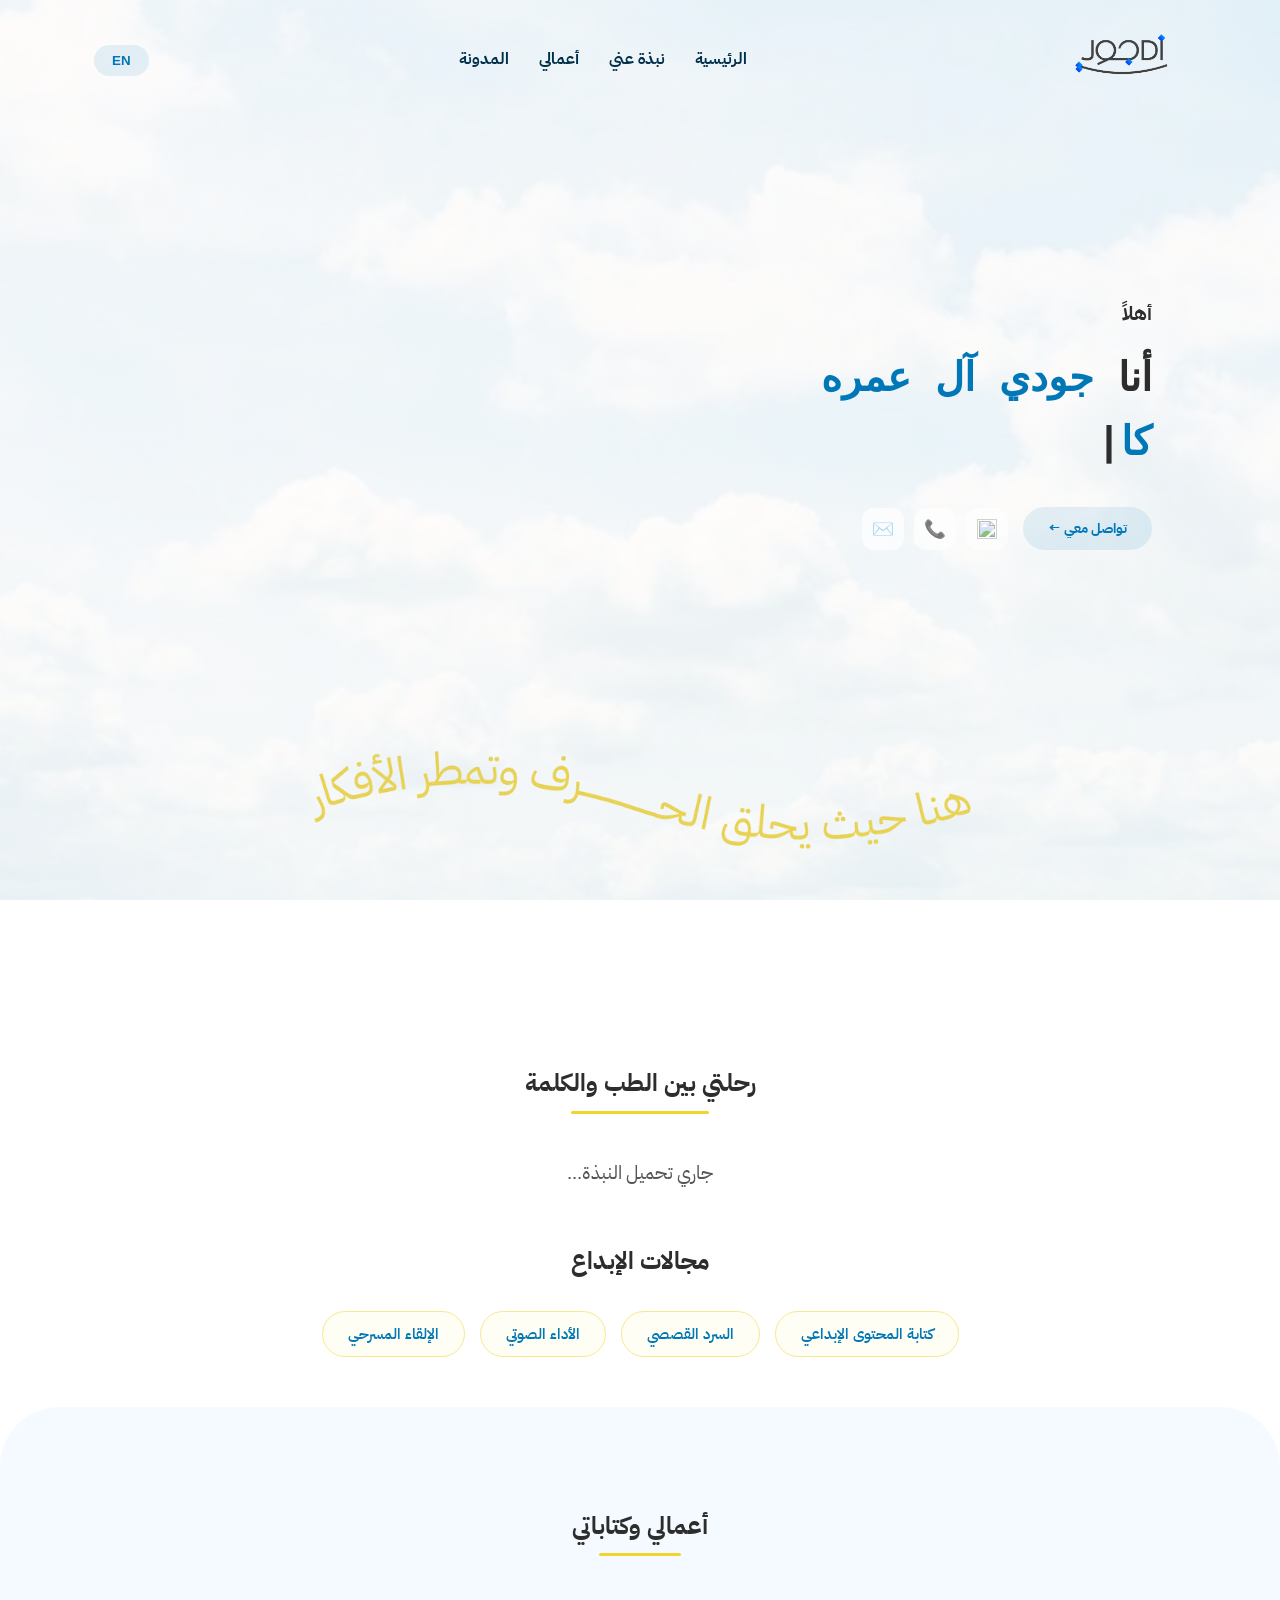
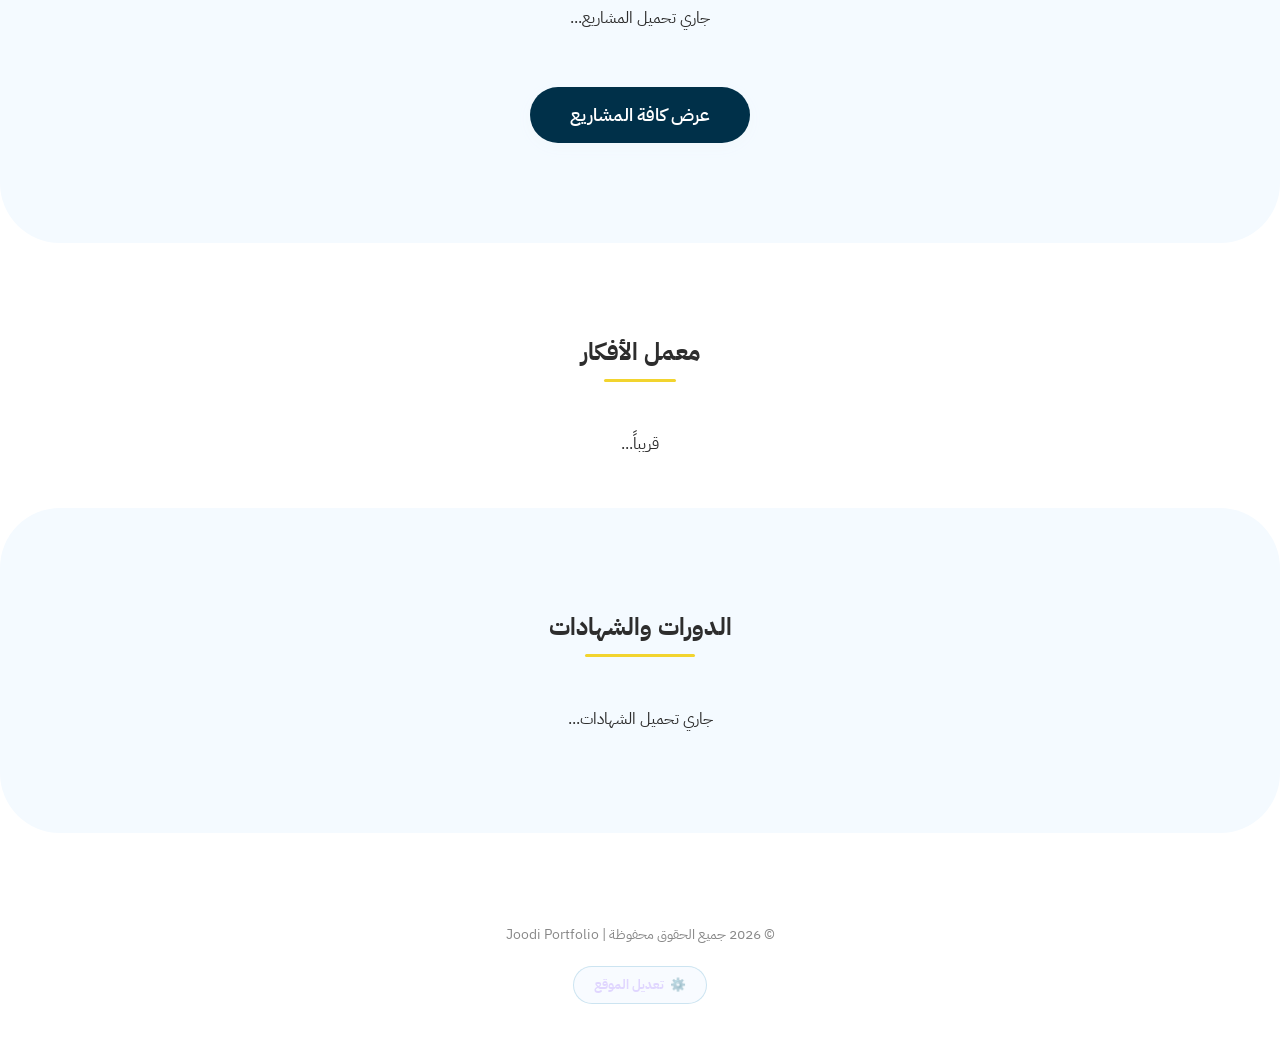
==== index.html @ 2d780b25 "Update print statement from 'Hello' to 'Goodbye'" ====
<!DOCTYPE html>
<html lang="ar" dir="rtl" id="html-root">

<head>
    <meta charset="UTF-8">
    <meta name="viewport" content="width=device-width, initial-scale=1.0">
    <title>جودي آل عمره</title>
    <link rel="stylesheet" href="style.css">
    <link href="https://fonts.googleapis.com/css2?family=IBM+Plex+Sans+Arabic:wght@300;400;500;700&display=swap"
        rel="stylesheet">
    <style>
        .admin-link {
            font-size: .8rem;
            color: #cdbcff;
            text-decoration: none;
            opacity: .6;
            transition: .3s;
        }

        .admin-link:hover {
            opacity: 1;
            text-decoration: underline;
        }

        .lang-toggle {
            background: #c9e2ff;
            border: none;
            padding: 6px 16px;
            border-radius: 50px;
            font-weight: 700;
            font-size: .85rem;
            cursor: pointer;
            color: #5a4a8a;
            letter-spacing: 1px;
            transition: .3s;
            font-family: inherit;
        }

        .lang-toggle:hover {
            background: #a8d1ff;
            color: white;
        }
        <style>
/* كود الطوارئ لإجبار الجوال على ترتيب النص والأزرار */
@media (max-width: 768px) {
    /* 1. إعطاء مساحة كاملة لقسم النص */
    .hero-section {
        flex-direction: column !important;
        padding: 120px 20px 50px 20px !important;
        display: flex !important;
    }
    
    .hero-content {
        width: 100% !important;
        flex: none !important;
        text-align: center !important;
    }
    
    /* إخفاء المساحة الجانبية اللي كانت تضغط النص بالزاوية */
    .hero-sidebar {
        display: none !important;
    }

    /* 2. ترتيب النص وإصلاح تكسر الحروف */
    .typewriter-container, #typewriter, #im-text {
        font-size: 1.8rem !important;
        white-space: normal !important;
        word-break: keep-all !important;
        line-height: 1.6 !important;
        text-align: center !important;
        display: block !important;
    }

    /* 3. ترتيب الأزرار وتوسيطها */
    .contact-wrapper {
        align-items: center !important;
        justify-content: center !important;
        width: 100% !important;
        margin-top: 40px !important;
    }
    
    .contact-wrapper > div {
        justify-content: center !important;
    }
}
</style>
    </style>
</head>

<body>

    <header class="main-header">
        <div class="logo-area">
            <a href="index.html">
                <img src="image/Joodis_logo-removebg-preview.png" alt="Joodi" class="header-logo" id="main-logo">
            </a>
        </div>

        <nav class="nav-links">
            <a href="index.html#html-root" data-ar="الرئيسية" data-en="Home">الرئيسية</a>
            <a href="#about-me" id="nav-about" data-ar="نبذة عني" data-en="About me">نبذة عني</a>
            <a href="project.html" id="nav-port" data-ar="أعمالي" data-en="Portfolio">أعمالي</a>
            <a href="blog.html" id="nav-blog" data-ar="المدونة" data-en="Blog">المدونة</a>
        </nav>

        <div class="header-actions">
            <button id="lang-btn" class="btn-lang" onclick="toggleLanguage()">EN</button>
        </div>
    </header>

    <main>
        <section class="hero-section">
            <div class="hero-content">
                <h3 class="greeting" data-ar="أهلاً" data-en="Hello">أهلاً</h3>
                <h1 class="typewriter-container">
                    <span id="im-text" data-ar="أنا " data-en="I'm ">أنا </span>
                    <span id="typewriter"></span><span class="cursor">|</span>
                </h1>

                <div class="contact-wrapper" style="display: flex; flex-direction: column; gap: 20px; align-items: flex-start; margin-top: 30px;">
                    
                    <div style="display: flex; gap: 15px; align-items: center; flex-wrap: wrap;">
                        
                        <a href="#contact" class="get-in-touch-btn" data-ar="تواصل معي ←" data-en="Get in Touch →" style="margin: 0;">تواصل معي ←</a>
                        
                        <div class="social-mini-icons" style="display: flex; gap: 10px; margin: 0;">
                            <a href="#" id="contact-linkedin-link" class="icon-square-box" title="LinkedIn" target="_blank">
                                <img src="https://cdn-icons-png.flaticon.com/512/174/174857.png" style="width:20px; height:20px;">
                            </a>
                            <a href="#" id="contact-phone-link" class="icon-square-box" title="Phone">📞</a>
                            <a href="#" id="contact-email-link" class="icon-square-box" title="Email">✉️</a>
                        </div>
                    </div>
                    
                    <a href="#" id="header-cv-btn" data-ar="عرض CV 📄" data-en="View CV 📄" style="display: none; border: 2px solid #003049; color: #003049; background: transparent; padding: 8px 35px; border-radius: 50px; font-weight: 700; text-decoration: none; transition: 0.3s; font-size: 0.95rem; width: fit-content;" target="_blank" onmouseover="this.style.background='#003049'; this.style.color='#fff';" onmouseout="this.style.background='transparent'; this.style.color='#003049';">عرض CV 📄</a>

                </div>
            </div>
            <div class="hero-sidebar"></div>
        </section>

        <section id="image" class="image-section">
            <div class="image-container"><img src="image/نص ذهبي.png" alt="Hero Image"></div>
        </section>

        <section class="about-me curve-filler" id="about-me" style="background: #ffffff;">
            <div class="about-container">
                <div class="about-content">
                    <h2 class="section-title" id="title-about" data-ar="رحلتي بين الطب والكلمة"
                        data-en="Where Medicine Meets Words">رحلتي بين الطب والكلمة</h2>
                    <p class="about-text" id="about-p1">جاري تحميل النبذة...</p>
                    <p class="about-text" id="about-p2"></p>
                </div>
            </div>

            <h2 class="skills-title" id="title-skills" data-ar="مجالات الإبداع" data-en="Areas of Creativity">مجالات
                الإبداع</h2>
            <div class="skills-container">
                <span class="skill-pill creative" data-ar="كتابة المحتوى الإبداعي"
                    data-en="Creative Content Writing">كتابة المحتوى الإبداعي</span>
                <span class="skill-pill storytelling" data-ar="السرد القصصي" data-en="Narrative Storytelling">السرد
                    القصصي</span>
                <span class="skill-pill voice" data-ar="الأداء الصوتي" data-en="Professional Voice Performance">الأداء
                    الصوتي</span>
                <span class="skill-pill theater" data-ar="الإلقاء المسرحي" data-en="Theatrical Presentation">الإلقاء
                    المسرحي</span>
            </div>
        </section>

        <section class="experience curve-blob">
            <h2 class="section-title" id="title-port" data-ar="أعمالي وكتاباتي" data-en="My Works & Writings">أعمالي
                وكتاباتي</h2>
            <div class="exp-grid" id="featured-projects-container">جاري تحميل المشاريع...</div>

            <div class="view-more-container" style="margin-top: 30px;">
                <a href="project.html" class="cta-button" data-ar="عرض كافة المشاريع" data-en="View All Projects">عرض
                    كافة المشاريع</a>
            </div>
        </section>

        <section class="experience curve-filler" id="blog-section">
            <div class="container" style="text-align: center;">
                <h2 class="section-title" id="title-blog" data-ar=" معمل الأفكار" data-en="Ideas Lab"> معمل الأفكار</h2>
                <div class="exp-grid" id="blog-container">جاري تحميل المدونة...</div>
            </div>
        </section>

        <section class="experience curve-blob">
            <div class="container">
                <h2 class="section-title" id="title-certs" data-ar="الدورات والشهادات"
                    data-en="Certifications & Courses">الدورات والشهادات</h2>
                <div class="certs-grid" id="certs-container">جاري تحميل الشهادات...</div>
            </div>
        </section>

    </main>

    <footer class="footer curve-filler">
        <div class="footer-container">
            <p>© 2026 جميع الحقوق محفوظة | Joodi Portfolio</p>
        </div>
        <div style="margin-top:20px;"><a href="admin.html" class="admin-link">⚙️ <span data-ar="تعديل الموقع"
                    data-en="Site Settings">تعديل الموقع</span></a></div>
    </footer>

    <div class="modal-overlay" id="postViewModal"
        style="display:none; position:fixed; inset:0; background:rgba(0,48,73,0.8); backdrop-filter:blur(5px); z-index:9999; align-items:center; justify-content:center; padding:1rem;">
        <div class="post-view-modal"
            style="background:#fff; border-radius:24px; width:100%; max-width:800px; max-height:90vh; overflow-y:auto; position:relative; box-shadow:0 20px 40px rgba(0,0,0,0.2);">
            <button onclick="closeArticle()"
                style="position:sticky; top:0; background:rgba(255,255,255,0.95); border:none; padding:1.2rem 2rem; font-size:1rem; font-weight:700; color:#ff4d4d; cursor:pointer; width:100%; text-align:start; border-bottom:1px solid #eee; z-index:10;">✕
                إغلاق المقال</button>
            <article id="articleContent" style="padding:3rem 4rem; font-size:1.1rem; line-height:2.2; color:#444;">
            </article>
        </div>
    </div>

    <script>
        const FIREBASE_URL = 'https://joodisite-default-rtdb.firebaseio.com';
        let currentLang = localStorage.getItem('joodi_lang') || 'ar';
        window.siteData = { profile: null, projects: null, certs: null, blog: null };

        async function fetchSiteData() {
            try {
                const res = await fetch(`${FIREBASE_URL}/.json`);
                window.siteData = await res.json();
                renderDynamicContent();
            } catch (e) { console.error("Error fetching data:", e); }
        }

        function renderDynamicContent() {
            const data = window.siteData;
            if (!data) return;
            const isEn = (currentLang === 'en');

            if (data.profile) {
                const mainLogo = document.getElementById('main-logo');
                if (mainLogo && data.profile.logo) mainLogo.src = data.profile.logo;

                const phoneLink = document.getElementById('contact-phone-link');
                if (phoneLink && data.profile.phone) {
                    let cleanPhone = data.profile.phone.replace(/[^0-9]/g, '');
                    if (cleanPhone.startsWith('0')) cleanPhone = '966' + cleanPhone.substring(1);
                    phoneLink.href = `https://wa.me/${cleanPhone}`;
                    phoneLink.target = "_blank";
                }

                const emailLink = document.getElementById('contact-email-link');
                if (emailLink && data.profile.email) {
                    emailLink.href = `mailto:${data.profile.email}`;
                    emailLink.target = "_blank";
                }

                const linkedinLink = document.getElementById('contact-linkedin-link');
                if (linkedinLink && data.profile.linkedin) {
                    linkedinLink.href = data.profile.linkedin;
                    linkedinLink.target = "_blank";
                }

                const p1 = document.getElementById('about-p1');
                const p2 = document.getElementById('about-p2');
                if (p1) p1.innerHTML = isEn ? (data.profile.aboutP1En || '') : (data.profile.aboutP1Ar || '');
                if (p2) p2.innerHTML = isEn ? (data.profile.aboutP2En || '') : (data.profile.aboutP2Ar || '');

                const updateTitle = (id, arVal, enVal, defaultAr, defaultEn) => {
                    const el = document.getElementById(id);
                    if (el) {
                        const finalAr = arVal || defaultAr;
                        const finalEn = enVal || defaultEn;
                        el.setAttribute('data-ar', finalAr);
                        el.setAttribute('data-en', finalEn);
                        el.innerHTML = isEn ? finalEn : finalAr;
                    }
                };

                updateTitle('title-about', data.profile.titleAboutAr, data.profile.titleAboutEn, 'رحلتي بين الطب والكلمة', 'Where Medicine Meets Words');
                updateTitle('title-skills', data.profile.titleSkillsAr, data.profile.titleSkillsEn, 'مجالات الإبداع', 'Areas of Creativity');
                updateTitle('title-port', data.profile.titlePortAr, data.profile.titlePortEn, 'أعمالي وكتاباتي', 'My Works & Writings');
                updateTitle('title-blog', data.profile.titleBlogAr, data.profile.titleBlogEn, 'مدونة معمل الأفكار', 'Ideas Lab Blog');
                updateTitle('title-certs', data.profile.titleCertsAr, data.profile.titleCertsEn, 'الدورات والشهادات', 'Certifications & Courses');
            }

            if (data.projects) {
                const projectsArr = Object.values(data.projects).slice(0, 4);
                const container = document.getElementById('featured-projects-container');
                if (container) {
                    container.innerHTML = projectsArr.map(p => {
                        let images = Array.isArray(p.image) ? p.image : (p.image ? [p.image] : []);
                        let mediaHtml = images.length > 0 ? `<div class="card-img"><img src="${images[0]}"></div>` : `<div class="card-img" style="font-size:3rem; background:#f4faff;">🖼️</div>`;

                        if (images.length > 1) {
                            const slidesHtml = images.map((img, i) => `<img src="${img}" class="slide ${i === 0 ? 'active' : ''}">`).join('');
                            mediaHtml = `<div class="slider-container"><div class="slides">${slidesHtml}</div><button class="prev" onclick="moveSlide(this, -1)">&#10094;</button><button class="next" onclick="moveSlide(this, 1)">&#10095;</button></div>`;
                        }
                        return `<div class="exp-card">${mediaHtml}<h3>${isEn ? (p.titleEn || p.titleAr) : (p.titleAr || p.title)}</h3><p>${isEn ? (p.descEn || p.descAr) : (p.descAr || p.desc)}</p></div>`;
                    }).join('');
                }
            }

            if (data.blog) {
                window.allBlogPosts = Object.values(data.blog).reverse();
                const blogArr = window.allBlogPosts.slice(0, 3);
                const blogContainer = document.getElementById('blog-container');

                if (blogContainer) {
                    blogContainer.innerHTML = blogArr.map((p, index) => {
                        let coverImage = (p.image && p.image.length > 0) ? `<img src="${p.image[0]}" style="width:100%; height:220px; object-fit:cover; border-radius:15px; margin-bottom:15px;">` : `<div style="width:100%; height:220px; background:#f4faff; border-radius:15px; margin-bottom:15px; display:flex; align-items:center; justify-content:center; font-size:3rem;">📝</div>`;

                        // استدعاء اللون وتطبيقه على البطاقة
                        const postColor = p.color || 'var(--primary-blue)';

                        return `
                        <div class="exp-card" style="cursor:pointer; border-top: 5px solid ${postColor};" onclick="openArticleMain(${index})">
                            ${coverImage}
                            <h3>${isEn ? (p.titleEn || p.titleAr) : (p.titleAr || p.title)}</h3>
                            <p style="display:-webkit-box; -webkit-line-clamp:2; -webkit-box-orient:vertical; overflow:hidden;">${(isEn ? (p.descEn || p.descAr) : (p.descAr || p.desc)).replace(/[#*>-]/g, '').replace(/!\\[.*?\\]\\(.*?\\)/g, '')}</p>
                            <span style="color:${postColor}; font-weight:bold; margin-top:15px; display:block;">${isEn ? 'Read Article &rarr;' : '&larr; اقرأ المقال'}</span>
                        </div>`;
                    }).join('');

                    if (!document.getElementById('view-all-blog-btn')) {
                        blogContainer.insertAdjacentHTML('afterend', `
                            <div style="margin-top: 30px; width: 100%;">
                                <a href="blog.html" id="view-all-blog-btn" class="cta-button">${isEn ? 'View All Articles' : 'تصفح معمل الأفكار'}</a>
                            </div>
                        `);
                    }
                }
            } else {
                const blogContainer = document.getElementById('blog-container');
                if (blogContainer) blogContainer.innerHTML = 'قريباً...';
            }

            if (data.certs) {
                const certsGrid = document.getElementById('certs-container');
                if (certsGrid) {
                    certsGrid.innerHTML = Object.values(data.certs).map(c => `
                <div class="cert-item"><span class="cert-icon">${c.icon || '🎓'}</span><p>${isEn ? (c.titleEn || c.titleAr) : (c.titleAr || c.title)}</p></div>
            `).join('');
                }
            }
        }

        function parseMarkdown(text) {
            if (!text) return '';
            let html = ''; const lines = text.split('\n'); let inList = false;
            for (let i = 0; i < lines.length; i++) {
                let line = lines[i].trim();
                if (line.startsWith('## ')) { if (inList) { html += '</ul>'; inList = false; } html += `<h2 style="color:#003049; margin: 30px 0 15px; font-size: 1.6rem;">${line.slice(3)}</h2>`; continue; }
                if (line.startsWith('### ')) { if (inList) { html += '</ul>'; inList = false; } html += `<h3 style="color:#0077b6; margin: 20px 0 10px; font-size: 1.3rem;">${line.slice(4)}</h3>`; continue; }
                if (line === '---') { if (inList) { html += '</ul>'; inList = false; } html += '<hr style="border:none; border-top:2px dashed #e8e8e8; margin: 2.5rem 0;">'; continue; }
                if (line.startsWith('- ') || line.startsWith('• ')) { if (!inList) { html += '<ul style="padding-inline-start: 25px; margin-bottom: 15px; line-height: 1.9;">'; inList = true; } html += `<li style="margin-bottom: 8px;">${formatInline(line.slice(2))}</li>`; continue; }
                if (line === '') { if (inList) { html += '</ul>'; inList = false; } continue; }
                if (inList) { html += '</ul>'; inList = false; }
                html += `<p style="margin-bottom: 18px; line-height: 2;">${formatInline(line)}</p>`;
            }
            if (inList) html += '</ul>'; return html;
        }

        function formatInline(text) {
            return text.replace(/\*\*(.+?)\*\*/g, '<strong style="color:#003049;">$1</strong>')
                .replace(/!\[([^\]]*)\]\((.*?)\)/g, (match, alt, src) => `<img src="${src}" alt="${alt || 'صورة'}" style="max-width:100%; height:auto; border-radius:16px; margin: 2rem 0; box-shadow: 0 10px 30px rgba(0,0,0,0.08); display: block;">`);
        }

        function openArticleMain(index) {
            const post = window.allBlogPosts[index];
            const isEn = (currentLang === 'en');
            const title = isEn ? (post.titleEn || post.titleAr) : (post.titleAr || post.titleEn);
            const descRaw = isEn ? (post.descEn || post.descAr) : (post.descAr || post.descEn);
            const formattedDesc = parseMarkdown(descRaw);
            const postColor = post.color || '#0077b6';

            // نستخدم بيانات البروفايل الموجودة أصلاً في الكود عندك
            const authorName = isEn ? 'Joodi Alamrah' : 'جودي آل عمره';
            const authorRole = isEn ? (window.profileData?.titleAboutEn || 'Creative Content Writer') : (window.profileData?.titleAboutAr || 'كاتبة محتوى إبداعي');
            const authorImg = window.profileData?.logo || 'image/Joodis_logo-removebg-preview.png';

            document.getElementById('articleContent').innerHTML = `
        <span style="display:inline-block; padding: 5px 15px; background:${postColor}; color:#fff; border-radius:20px; font-size:0.85rem; font-weight:bold; margin-bottom:15px;">${isEn ? 'Ideas Lab' : 'معمل الأفكار'}</span>
        <h1 style="font-size:clamp(1.8rem, 4vw, 2.5rem); font-weight:800; color:#003049; margin-bottom:2rem; line-height:1.4;">${title}</h1>
        <div>${formattedDesc}</div>
        
        <div style="margin-top: 4rem; padding: 2rem; background: white; border-radius: 20px; border: 1px solid #eee; display: flex; align-items: center; gap: 1.5rem;">
            <div style="background: white; padding: 5px; border-radius: 50%; box-shadow: 0 4px 10px rgba(0,0,0,0.08); width: 70px; height: 70px; display: flex; align-items: center; justify-content: center; flex-shrink: 0;">
                <img src="${authorImg}" style="width: 100%; height: 100%; object-fit: contain; border-radius: 50%;">
            </div>
            <div>
                <h4 style="font-size: 1.1rem; color: #003049; margin: 0;">${authorName}</h4>
                <p style="font-size: 0.9rem; color: #888; margin: 5px 0 0;">${authorRole}</p>
            </div>
        </div>
    `;

            document.getElementById('postViewModal').style.display = 'flex';
            document.body.style.overflow = 'hidden';
        }

        function closeArticle() {
            document.getElementById('postViewModal').style.display = 'none';
            document.body.style.overflow = 'auto';
        }

        function applyLanguage(lang) {
            const html = document.getElementById('html-root');
            const btn = document.getElementById('lang-btn');
            if (html) {
                html.setAttribute('lang', lang);
                html.setAttribute('dir', lang === 'en' ? 'ltr' : 'rtl');
            }
            if (btn) btn.textContent = lang === 'en' ? 'عربي' : 'EN';
            document.title = lang === 'en' ? 'Joodi Al Omrah' : 'جودي آل عمره';

            document.querySelectorAll('[data-ar][data-en]').forEach(el => {
                el.innerHTML = lang === 'en' ? el.getAttribute('data-en') : el.getAttribute('data-ar');
            });

            currentLang = lang;
            localStorage.setItem('joodi_lang', lang);
            renderDynamicContent();
        }

        function toggleLanguage() { applyLanguage(currentLang === 'ar' ? 'en' : 'ar'); }

        document.addEventListener('DOMContentLoaded', () => {
            applyLanguage(currentLang);
            fetchSiteData();

            // برمجة زر عرض الـ CV في الهيدر
            fetch(`${FIREBASE_URL}/cv.json`).then(r => r.json()).then(data => {
                if (data && data.fileData) {
                    const headerCvBtn = document.getElementById('header-cv-btn');
                    if (headerCvBtn) {
                        headerCvBtn.href = data.fileData;
                        headerCvBtn.style.display = 'inline-block'; // إظهار الزر إذا كانت السيرة الذاتية موجودة
                        headerCvBtn.download = "Joodi_CV.pdf"; // تحميل كملف PDF
                    }
                }
            });
        });
    </script>
    <script src="script.js"></script>
</body>

</html>
---- style.css ----
/* 1. الإعدادات العامة والمتغيرات */
:root {
    --primary-blue: #0077b6;
    --dark-blue: #003049;
    --accent-blue: #d8eaff;
    --cloud-white: rgba(255, 255, 255, 0.85);
    --danger: #ff4d4d;
    --text-dark: #2d2d2d;
    --white: #ffffff;
    --main-font: 'IBM Plex Sans Arabic', sans-serif;

    --bg-color: #ffffff;
    --accent-purple: #d8c9ff;
    --accent-yellow: #fff2ac;
    --accent-pink: #ffe0f0;
    --accent-green: #d0f0c0;
    --secondary-blue: #90e0ef;
    --border-color: rgba(0, 119, 182, 0.1);
}

* {
    box-sizing: border-box;
    margin: 0;
    padding: 0;
}

body {
    background-color: var(--bg-color);
    color: var(--text-dark);
    font-family: var(--main-font);
    line-height: 1.6;
    overflow-x: hidden;
    padding-top: 0 !important;
    margin: 0;

}

/* 2. الهيدر العائم */
.main-header {
    position: absolute !important;
    top: 20px !important;
    left: 50% !important;
    transform: translateX(-50%) !important;
    width: 90% !important;
    max-width: 1200px;
    height: 80px;
    display: flex;
    justify-content: space-between;
    align-items: center;
    padding: 0 30px;
    background: transparent !important;
    z-index: 10000;
}

.header-logo {
    height: 50px;
    width: auto;
}

.nav-links {
    display: flex;
    gap: 30px;
}

.nav-links a {
    text-decoration: none;
    color: var(--dark-blue) !important;
    font-weight: 700;
    font-size: 1rem;
    transition: 0.3s;
}

.nav-links a:hover {
    color: var(--primary-blue) !important;
}

.header-actions {
    display: flex;
    gap: 15px;
    align-items: center;
}

.btn-contact {
    border: 2px solid #0077b6;
    color: #0077b6 !important;
    padding: 8px 20px;
    border-radius: 50px;
    font-weight: 700;
    text-decoration: none;
    font-size: 0.85rem;
    transition: 0.3s ease;
}

.btn-contact:hover {
    background: #0077b6;
    color: var(--white) !important;
}

.btn-lang {
    background: rgba(0, 119, 182, 0.1);
    color: #0077b6 !important;
    border: none;
    padding: 8px 18px;
    border-radius: 50px;
    cursor: pointer;
    font-weight: 700;
    transition: 0.3s ease;
}

.btn-lang:hover {
    background: #0077b6;
    color: var(--white) !important;
}

/* 3. قسم الهيدر الرئيسي (Hero Section) */
.hero-section {
    display: flex;
    justify-content: space-between;
    align-items: center;
    padding: 150px 10% 20px 10%;
    min-height: 80vh;
    background-image: linear-gradient(rgba(255, 255, 255, 0.75), rgba(255, 255, 255, 0.75)), url("image/غيوم2.jpg");
    background-size: cover;
    background-position: center;
    background-attachment: fixed;
    position: relative;
    z-index: 1;
    /* ليبقى تحت الأقسام التي تليه */
}

.hero-content {
    text-align: start;
    flex: 1;
}

.typewriter-container {
    font-family: 'Courier New', Courier, monospace;
    font-size: 2.5rem;
    margin: 20px 0;
}

.typewriter-container span#typewriter {
    color: #0077b6;
}

.hero-sidebar {
    flex-basis: 400px;
    display: flex;
    justify-content: center;
}

/* قسم الصورة المائلة */
.image-section {
    padding: 0 0 100px 0;
    display: flex;
    justify-content: center;
    align-items: center;
    background-image: linear-gradient(rgba(255, 255, 255, 0.75), rgba(255, 255, 255, 0.75)), url("image/غيوم2.jpg");
    background-size: cover;
    background-position: center;
    background-attachment: fixed;
    position: relative;
    z-index: 1;
}

.image-container {
    width: 100%;
    max-width: 1200px;
    text-align: center;
}

.image-container img {
    width: 60%;
    height: auto;
    display: block;
    margin: 0 auto;
}

/* ==============================================
   4. الأقواس السحرية (من فوق ومن تحت)
   السر يكمن في تداخل الطبقات (z-index)
============================================== */

/* الأقسام البارزة (اللي تبان أقواسها من فوق وتحت وتسبح فوق الأبيض) */
.curve-blob {
    background-color: #f4faff !important;
    /* لون أزرق ثلجي فاتح */
    border-radius: 60px;
    margin-top: -50px;
    /* ليركب على القسم اللي قبله */
    position: relative;
    z-index: 10;
    /* طبقة عالية ليكون فوق الأبيض من فوق ومن تحت */
    padding: 100px 5%;
    /*box-shadow: 0 10px 30px rgba(0, 119, 182, 0.04); */
    /* ظل خفيف جداً يبرز القوس */
    text-align: center;
}

/* الأقسام العميقة (تكون بيضاء وتمر من خلف الأزرق) */
.curve-filler {
    background-color: #ffffff !important;
    /* لون أبيض */
    position: relative;
    z-index: 1;
    /* طبقة منخفضة ليمر من تحت الأزرق */
    margin-top: -50px;
    padding: 140px 5% 100px 5%;
    /* مسافة بادينج إضافية لأن القوس الأزرق سيغطي جزء منها */
    text-align: center;
}

/* ============================================== */

.about-content h2 {
    margin-bottom: 30px;
    display: inline-block;
}

.about-text {
    max-width: 800px;
    margin: 0 auto;
    font-size: 1.2rem;
    color: #555;
    line-height: 2;
    text-align: center;
}

/* البطاقات (الأعمال) */
.exp-grid {
    display: flex;
    flex-wrap: wrap;
    gap: 20px;
    margin-top: 40px;
    justify-content: center;
}

/* هذا الكود يوسع المسافة الداخلية للكرت نفسه */
.exp-card {
    background: #fff;
    padding: 35px 20px;
    /* قللنا البادينج الجانبي قليلاً ليناسب العرض الجديد */
    border-radius: 20px;
    border: 1px solid #eee;
    display: flex;
    flex-direction: column;

    /* التعديلات هنا لتنحيف الكرت */
    width: calc(25% - 30px);
    min-width: 250px;
    /* صغرنا الحد الأدنى (كان 280) ليكون أنحف */
    max-width: 290px;
    /* وضعنا حد أقصى لمنعه من التمدد العريض */

    transition: transform 0.3s ease, box-shadow 0.3s ease;
}

/* هذا الكود يضبط النص ويمنعه من الالتصاق بالحواف */
.exp-card p {
    flex-grow: 1;
    font-size: 0.95rem;
    line-height: 1.8;
    /* مسافة مريحة بين السطور */
    color: #555;
    text-align: right;
    /* إزالة التمدد الإجباري للنص */
    margin: 15px 0 10px 0;
}

/* ضبط النص للغة الإنجليزية */
html[dir="ltr"] .exp-card p {
    text-align: left;
}

.exp-card:hover {
    transform: translateY(-10px);
    box-shadow: 0 10px 30px rgba(0, 0, 0, 0.05);
}

/* السلايدر داخل البطاقات */
.slider-container,
.card-img {
    position: relative;
    width: 100%;
    height: 250px;
    background-color: transparent;
    border-radius: 15px;
    margin-bottom: 20px;
    display: flex;
    align-items: center;
    justify-content: center;
    overflow: hidden;
}

.slide,
.card-img img {
    display: none;
    max-width: 100%;
    max-height: 400px;
    object-fit: cover;
    object-position: center;
    border-radius: 10px;
}

.slide.active,
.slide.show,
.card-img img {
    display: block;
    animation: fadeIn 0.5s ease;
}

@keyframes fadeIn {
    from {
        opacity: 0;
    }

    to {
        opacity: 1;
    }
}

.prev,
.next {
    position: absolute;
    top: 50%;
    transform: translateY(-50%);
    background: rgba(0, 0, 0, 0.4);
    color: white;
    border: none;
    width: 35px;
    height: 35px;
    cursor: pointer;
    border-radius: 50%;
    z-index: 10;
    font-size: 18px;
    display: flex;
    align-items: center;
    justify-content: center;
    transition: 0.3s;
}

.prev {
    left: 10px;
}

.next {
    right: 10px;
}

.prev:hover,
.next:hover {
    background: rgba(0, 0, 0, 0.6);
}

.exp-card h3 {
    margin-bottom: 10px;
}

.exp-card p {
    flex-grow: 1;
    font-size: 0.95rem;
    line-height: 1.7;
    color: #444;
    text-align: justify;
    margin: 15px 0;
}

/* الشهادات */
.certs-grid {
    display: grid;
    grid-template-columns: repeat(auto-fit, minmax(300px, 1fr));
    gap: 20px;
    margin-top: 40px;
}

.cert-item {
    background: #ffffff;
    padding: 20px;
    border-radius: 15px;
    border-right: 4px solid #f8e890;
    box-shadow: 0 4px 12px rgba(59, 59, 59, 0.05);
    display: flex;
    align-items: center;
    gap: 15px;
    transition: 0.3s;
    text-align: right;
}

.cert-item:hover {
    transform: translateX(-5px);
    box-shadow: 0 4px 12px rgba(0, 0, 0, 0.05);
}

.cert-icon {
    font-size: 1.5rem;
}

.cert-item p {
    font-size: 0.95rem;
    font-weight: 500;
    color: var(--text-dark);
    margin: 0;
}

/* الفوتر */
footer {
    padding-bottom: 40px !important;
    border-top: none;
}

.footer-container p {
    color: #888;
    font-size: 0.9rem;
}

/* الأزرار والتواصل */
.contact-wrapper {
    display: flex;
    justify-content: flex-start;
    gap: 15px;
    margin-top: 60px;
    /* تم زيادة المسافة هنا لتنزل الأزرار للأسفل */
}

.get-in-touch-btn {
    background: rgba(0, 119, 182, 0.1);
    color: #0077b6 !important;
    padding: 10px 25px;
    border-radius: 50px;
    text-decoration: none;
    font-weight: 700;
    font-size: 0.9rem;
    transition: 0.3s ease;
    white-space: nowrap;
}

.social-mini-icons {
    display: flex;
    gap: 10px;
}

.icon-square-box {
    background: white;
    width: 42px;
    height: 42px;
    display: flex;
    align-items: center;
    justify-content: center;
    border-radius: 12px;
    text-decoration: none;
    font-size: 1.1rem;
    transition: 0.3s;
}

.icon-square-box:hover {
    transform: translateY(-3px);
    background: var(--accent-blue);
}

.icon-square-box[href="#"],
.icon-square-box[href=""] {
    opacity: 0.7;
}

/* المهارات */
.skills-container {
    display: flex;
    flex-wrap: wrap;
    justify-content: center;
    gap: 15px;
    margin-top: 30px;
}

.skill-pill {
    padding: 10px 25px;
    border-radius: 50px;
    font-weight: 600;
    font-size: 0.95rem;
    transition: all 0.3s ease;
    border: 1px solid #f8e890;
    cursor: default;
}

.skill-pill:hover {
    transform: translateY(-5px);
    box-shadow: 0 5px 15px rgba(0, 0, 0, 0.08);
}

.creative {
    background-color: #fffef4;
    color: #0077b6;
}

.storytelling {
    background-color: #fffef4;
    color: #0077b6;
}

.voice {
    background-color: #fffef4;
    color: #0077b6;
}

.theater {
    background-color: #fffef4;
    color: #0077b6;
}

.skills-title {
    margin-top: 50px;
}

/* العناوين والخطوط تحتها */
.section-title {
    color: var(--text-dark);
    position: relative;
    display: inline-block;
    padding-bottom: 10px;
}

.section-title::after {
    content: '';
    display: block;
    width: 60%;
    height: 3px;
    background: #F2D42E;
    margin: 8px auto 0;
    border-radius: 5px;
}

.about-me .section-title::after {
    display: block !important;
}

/* أزرار عرض الكل */
.cta-button {
    display: inline-block;
    padding: 14px 40px;
    background-color: #003049;
    color: #ffffff !important;
    text-decoration: none;
    border-radius: 50px;
    font-weight: 600;
    font-size: 1.1rem;
    margin-top: 25px;
    transition: all 0.3s ease;
    box-shadow: 0 4px 15px #f1f8fc;
    border: none;
    cursor: pointer;
}

.cta-button:hover {
    background-color: #0077b6 !important;
    /* أزرق فاتح عند التمرير */
    transform: translateY(-3px);
}

.cta-button:active {
    transform: translateY(-1px);
}


/* تصميم زر السيرة الذاتية في الهيدر */
.btn-cv {
    background: rgba(144, 224, 239, 0.15);
    color: var(--primary-blue) !important;
    border: 2px solid var(--primary-blue);
    padding: 8px 20px;
    border-radius: 50px;
    font-weight: 700;
    text-decoration: none;
    font-size: 0.85rem;
    transition: 0.3s ease;
}

.btn-cv:hover {
    color: var(--white) !important;
    background: var(--primary-blue);
}

.admin-link {
    display: inline-flex;
    align-items: center;
    gap: 6px;
    font-size: 0.85rem;
    color: #0077b6;
    text-decoration: none;
    padding: 8px 20px;
    border: 1px solid rgba(0, 119, 182, 0.3);
    border-radius: 50px;
    background: #f4faff;
    font-weight: 700;
    transition: all 0.3s ease;
}

.admin-link:hover {
    background: #0077b6;
    color: white;
    transform: translateY(-2px);
    box-shadow: 0 5px 15px rgba(0, 119, 182, 0.2);
}


/* ================================
   إصلاحات التجاوب - شاشات الجوال (Mobile)
================================ */
@media (max-width: 768px) {

    /* 1. ترتيب الهيدر العُلوي */
    .main-header {
        position: relative !important;
        width: 100% !important;
        padding: 15px 10px !important;
        display: flex !important;
        flex-direction: row !important;
        justify-content: space-between !important;
        align-items: center !important;
    }

    .header-logo { height: 25px !important; }
    .nav-links { gap: 10px !important; font-size: 0.75rem !important; }
    .btn-cv, .btn-contact, .btn-lang { padding: 4px 8px !important; font-size: 0.75rem !important; }
    .header-actions { gap: 6px !important; }

    /* 2. إصلاح النص المكسور والأزرار المحشورة */
    .hero-section {
        flex-direction: column !important; /* تحويل العرض لعمودي عشان ياخذ راحته */
        padding: 60px 20px 40px 20px !important;
        text-align: center !important; 
        align-items: center;
    }

    .hero-content {
        width: 100% !important; /* إعطاء النص مساحة الشاشة كاملة */
        text-align: center !important;
    }

    .typewriter-container {
        font-size: 1.6rem !important; /* حجم خط ممتاز ومقروء */
        white-space: normal !important; /* يسمح للكلمات تكون جنب بعض براحتها */
        line-height: 1.6 !important;
        margin-top: 20px !important;
    }

    /* توسيط الأزرار بالقوة لكسر الكود القديم */
    .contact-wrapper {
        align-items: center !important;
        justify-content: center !important;
        width: 100% !important;
        margin-top: 30px !important;
    }

    /* 3. سكرول الأعمال الأفقي */
    #featured-projects-container {
        display: flex !important;
        flex-wrap: nowrap !important;
        overflow-x: auto !important;
        gap: 15px !important;
        scroll-snap-type: x mandatory;
        padding-bottom: 25px;
        padding-left: 10px;
        scrollbar-width: none;
    }
    
    #featured-projects-container::-webkit-scrollbar { display: none; }
    
    #featured-projects-container .exp-card {
        flex: 0 0 85% !important;
        scroll-snap-align: center;
    }
}
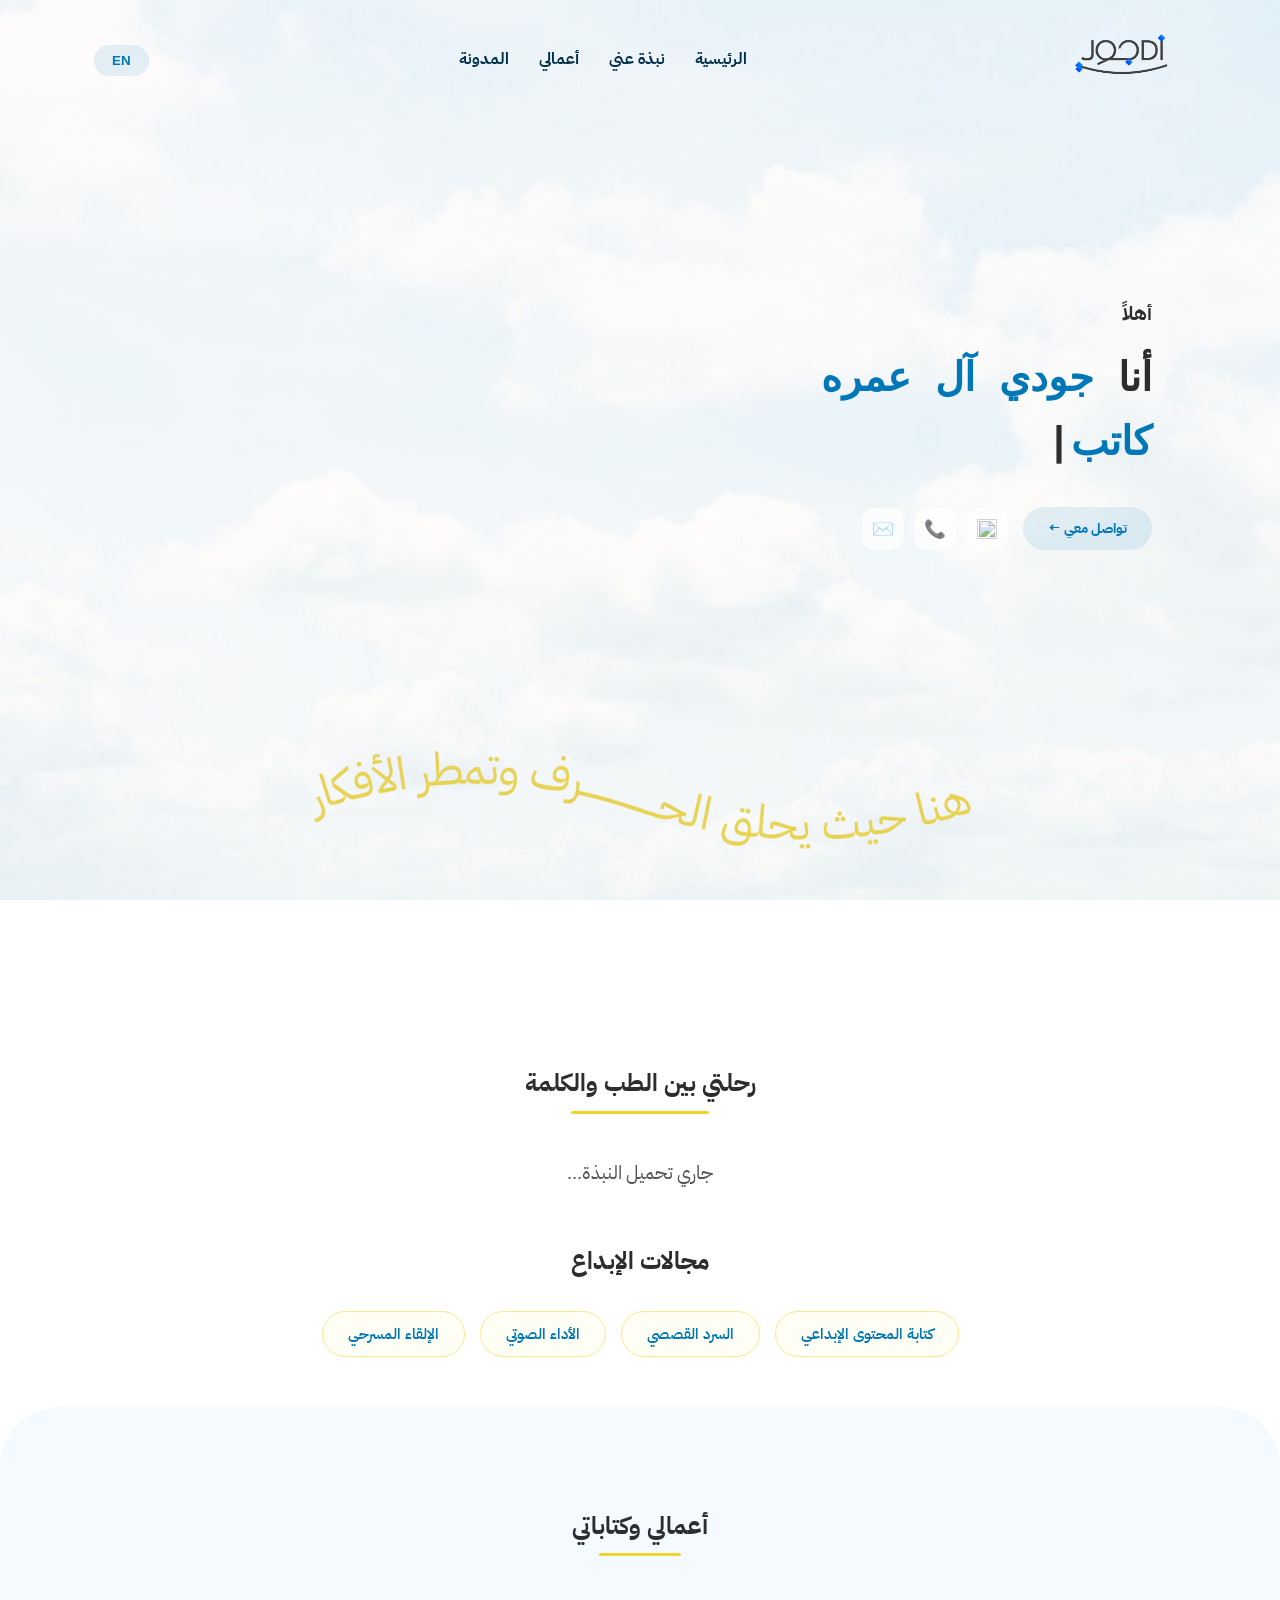
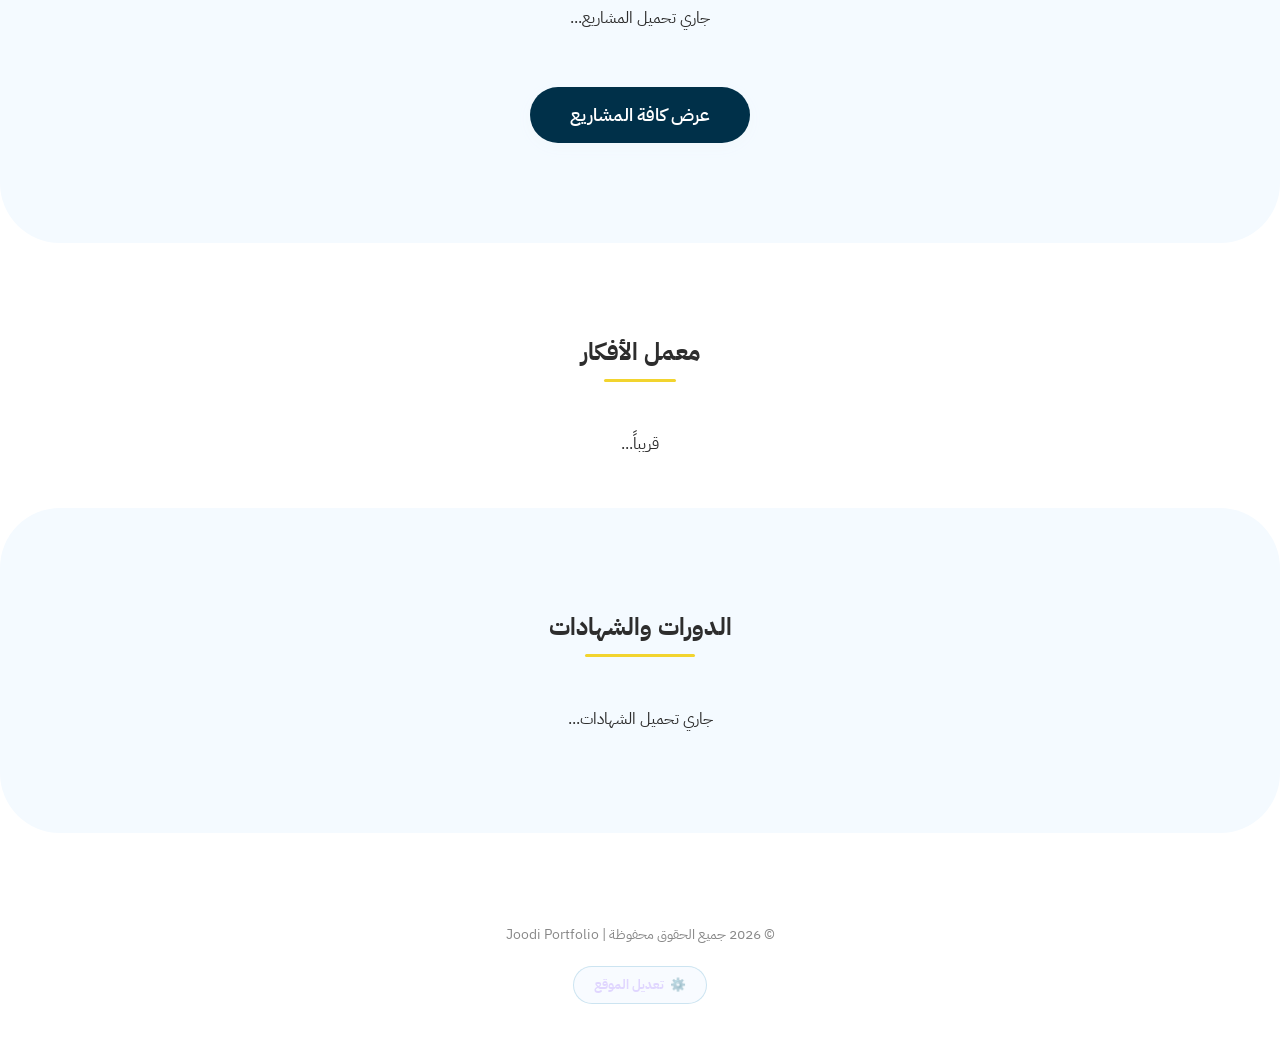
==== commit 70b631a6: "Update index.html" ====
--- a/index.html
+++ b/index.html
@@ -256,6 +256,18 @@
                     linkedinLink.href = data.profile.linkedin;
                     linkedinLink.target = "_blank";
                 }
+                const cvBtn = document.getElementById('header-cv-btn');
+    if (cvBtn) {
+        if (data.profile.cv) { 
+            // إذا وجد رابط السيرة الذاتية في Firebase تحت اسم cv
+            cvBtn.href = data.profile.cv;
+            cvBtn.style.display = 'inline-block'; // إظهار الزر
+            cvBtn.target = "_blank"; // فتح في صفحة جديدة
+        } else {
+            // إذا لم يوجد رابط، يفضل إخفاء الزر أو تعطيله
+            cvBtn.style.display = 'none';
+        }
+    }
 
                 const p1 = document.getElementById('about-p1');
                 const p2 = document.getElementById('about-p2');
@@ -424,18 +436,6 @@
         document.addEventListener('DOMContentLoaded', () => {
             applyLanguage(currentLang);
             fetchSiteData();
-
-            // برمجة زر عرض الـ CV في الهيدر
-            fetch(`${FIREBASE_URL}/cv.json`).then(r => r.json()).then(data => {
-                if (data && data.fileData) {
-                    const headerCvBtn = document.getElementById('header-cv-btn');
-                    if (headerCvBtn) {
-                        headerCvBtn.href = data.fileData;
-                        headerCvBtn.style.display = 'inline-block'; // إظهار الزر إذا كانت السيرة الذاتية موجودة
-                        headerCvBtn.download = "Joodi_CV.pdf"; // تحميل كملف PDF
-                    }
-                }
-            });
         });
     </script>
     <script src="script.js"></script>
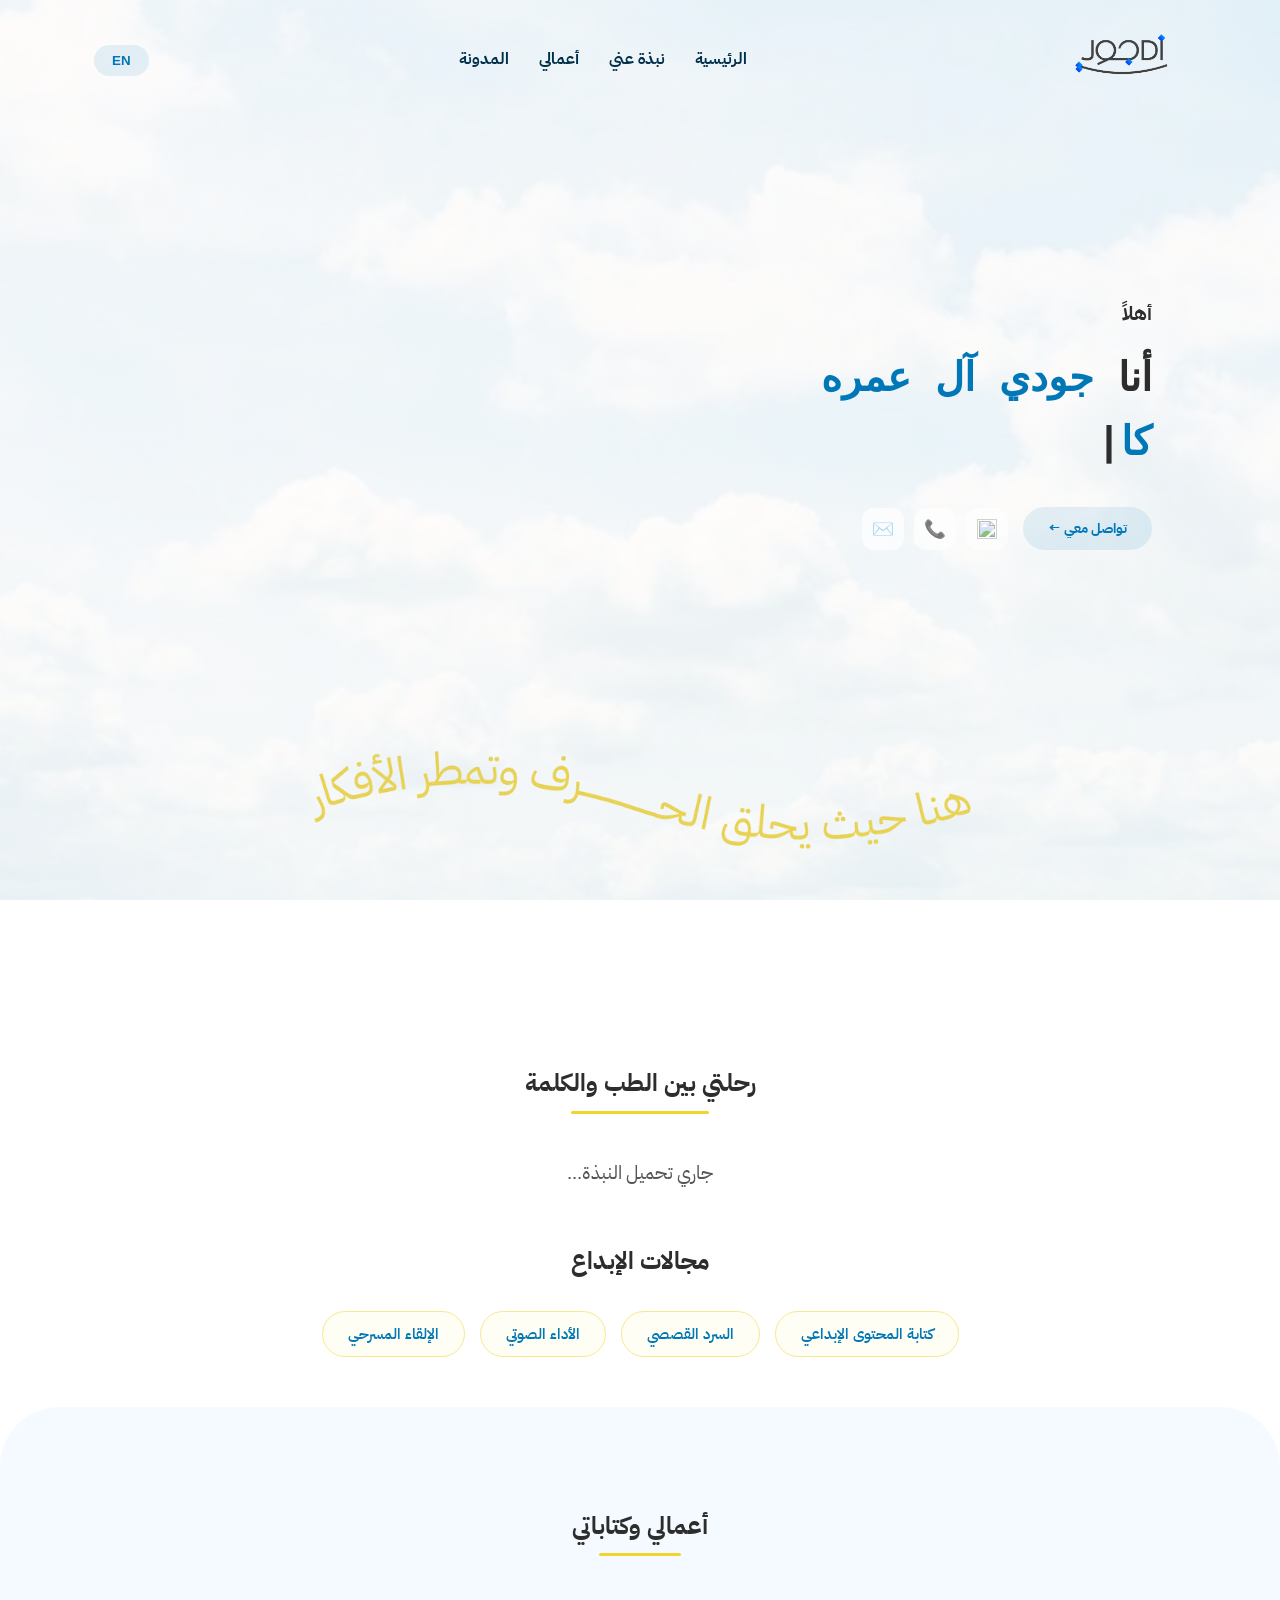
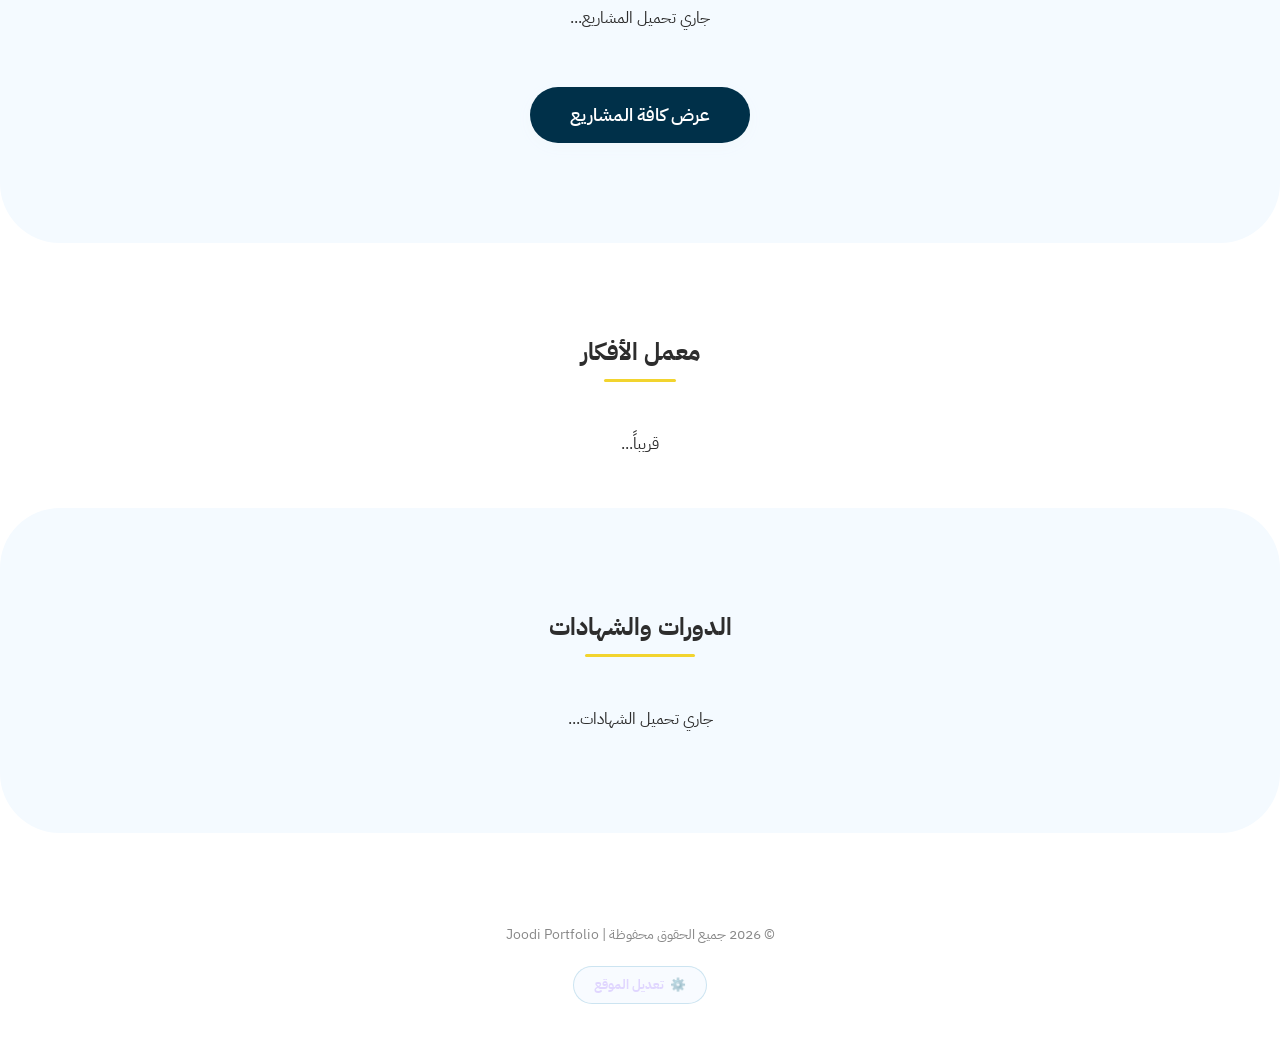
==== commit 7b6edbce: "Update print statement from 'Hello' to 'Goodbye'" ====
--- a/index.html
+++ b/index.html
@@ -256,18 +256,23 @@
                     linkedinLink.href = data.profile.linkedin;
                     linkedinLink.target = "_blank";
                 }
+
                 const cvBtn = document.getElementById('header-cv-btn');
-    if (cvBtn) {
-        if (data.profile.cv) { 
-            // إذا وجد رابط السيرة الذاتية في Firebase تحت اسم cv
-            cvBtn.href = data.profile.cv;
-            cvBtn.style.display = 'inline-block'; // إظهار الزر
-            cvBtn.target = "_blank"; // فتح في صفحة جديدة
-        } else {
-            // إذا لم يوجد رابط، يفضل إخفاء الزر أو تعطيله
-            cvBtn.style.display = 'none';
-        }
-    }
+                if (cvBtn) {
+                    // نتحقق من وجود الرابط في data.profile.cv
+                    if (data.profile && data.profile.cv) {
+                        cvBtn.href = data.profile.cv;
+                        cvBtn.style.display = 'inline-block'; // يظهر إذا وجد الرابط
+                        console.log("CV Link Found: ", data.profile.cv);
+                    } else {
+                        // إذا لم يجد الرابط، نظهره لكن نجعله يعطي تنبيه عند الضغط
+                        cvBtn.style.display = 'inline-block'; 
+                        cvBtn.onclick = (e) => {
+                            e.preventDefault();
+                            alert("سيتم إضافة السيرة الذاتية قريباً! ✨");
+                        };
+                    }
+                }
 
                 const p1 = document.getElementById('about-p1');
                 const p2 = document.getElementById('about-p2');
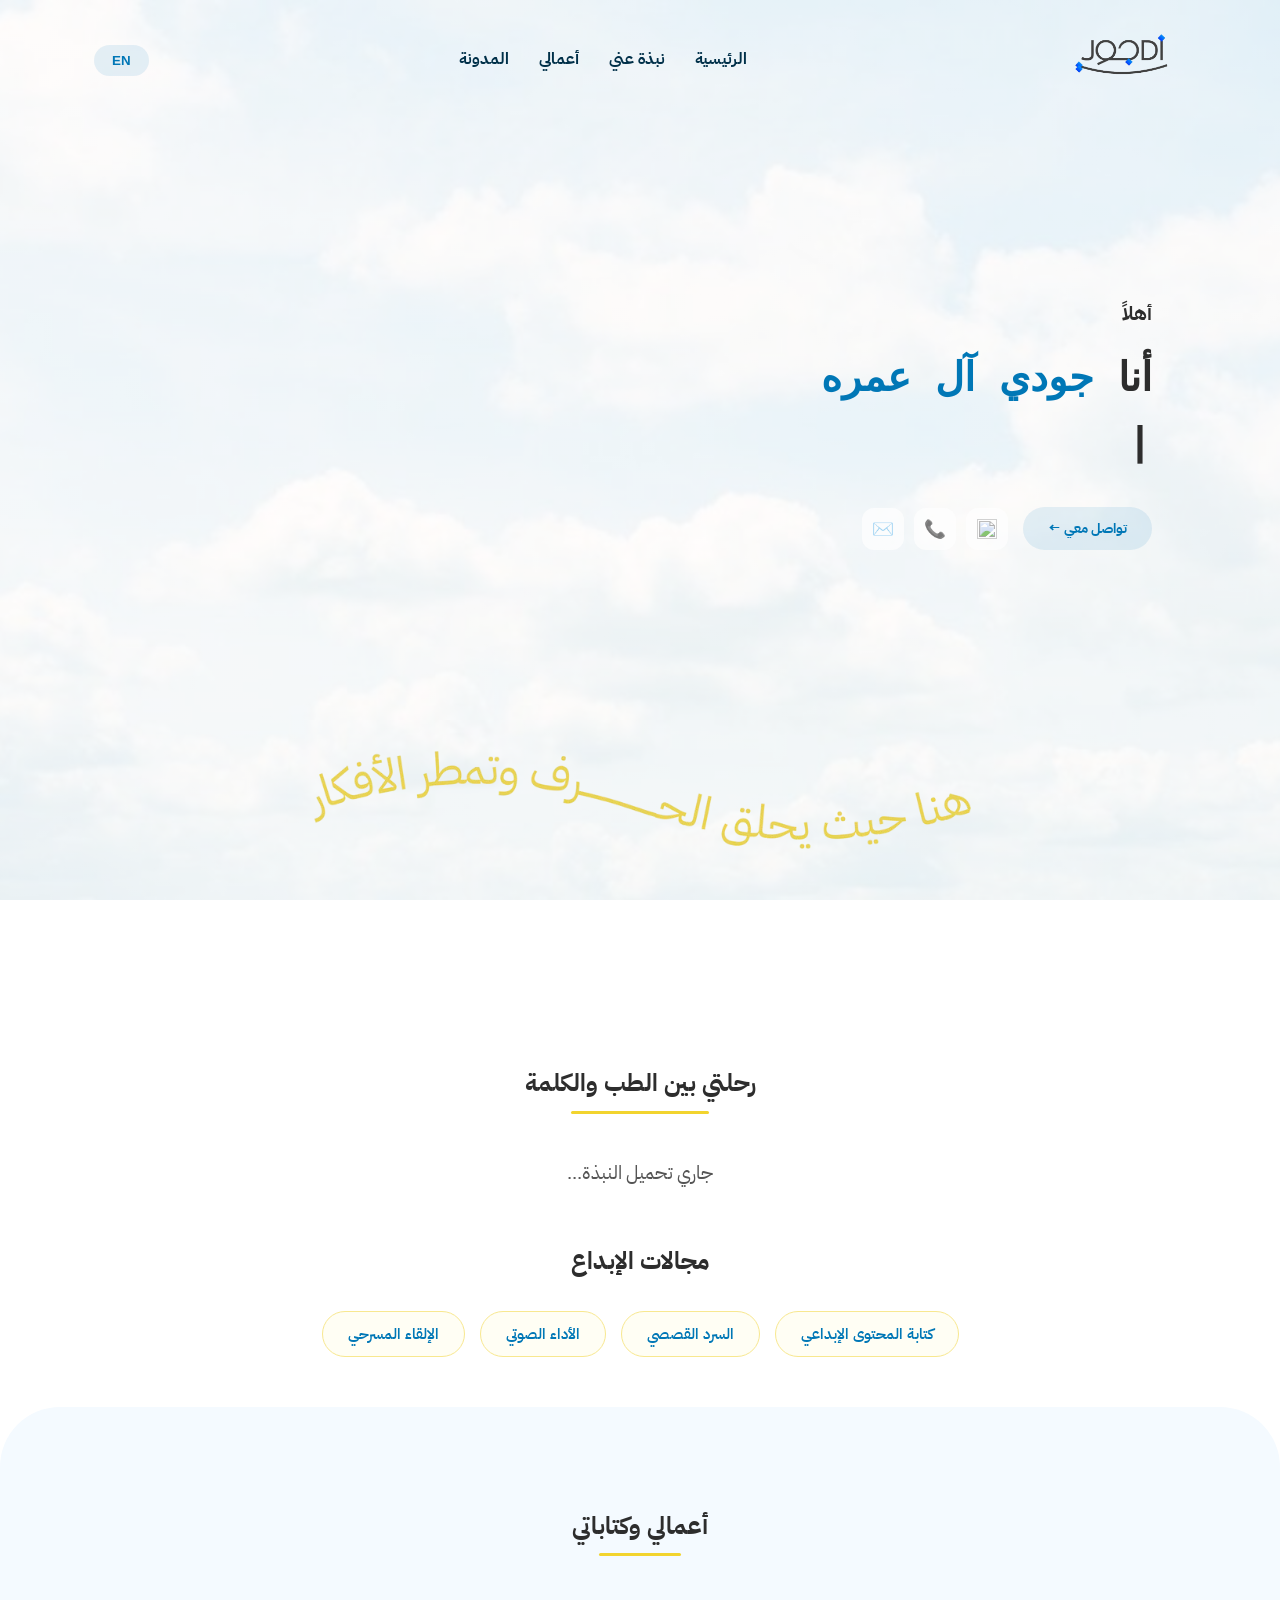
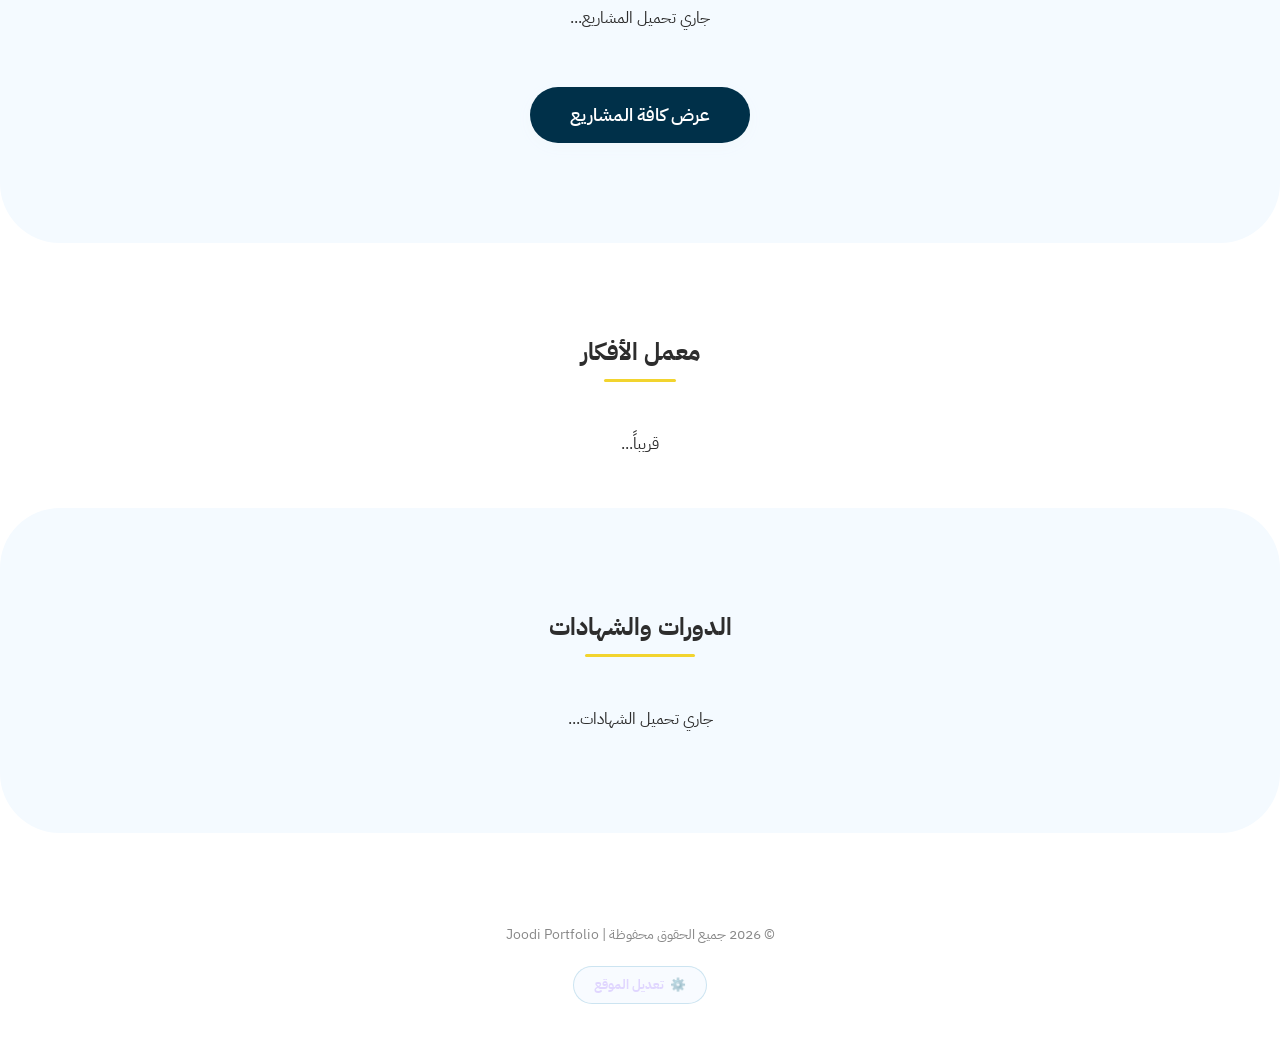
==== commit 945a7965: "Update index.html" ====
--- a/index.html
+++ b/index.html
@@ -257,22 +257,29 @@
                     linkedinLink.target = "_blank";
                 }
 
-                const cvBtn = document.getElementById('header-cv-btn');
-                if (cvBtn) {
-                    // نتحقق من وجود الرابط في data.profile.cv
-                    if (data.profile && data.profile.cv) {
-                        cvBtn.href = data.profile.cv;
-                        cvBtn.style.display = 'inline-block'; // يظهر إذا وجد الرابط
-                        console.log("CV Link Found: ", data.profile.cv);
-                    } else {
-                        // إذا لم يجد الرابط، نظهره لكن نجعله يعطي تنبيه عند الضغط
-                        cvBtn.style.display = 'inline-block'; 
-                        cvBtn.onclick = (e) => {
-                            e.preventDefault();
-                            alert("سيتم إضافة السيرة الذاتية قريباً! ✨");
-                        };
-                    }
-                }
+                // --- زر السيرة الذاتية (تعديل الـ PDF) ---
+const cvBtn = document.getElementById('header-cv-btn');
+if (cvBtn) {
+    // نتأكد من جلب الرابط من المسار الصحيح data.profile.cv
+    const cvUrl = data.profile ? data.profile.cv : null;
+
+    if (cvUrl && cvUrl.trim() !== "") {
+        cvBtn.style.display = 'inline-block'; // إظهار الزر
+        cvBtn.href = cvUrl;
+        cvBtn.target = "_blank"; // يفتح في صفحة جديدة (ضروري للـ PDF)
+        cvBtn.rel = "noopener noreferrer";
+        cvBtn.onclick = null; // حذف أي تنبيهات
+        console.log("تم العثور على رابط الـ PDF بنجاح!");
+    } else {
+        // إذا الحقل فاضي في الداتابيز
+        cvBtn.style.display = 'inline-block';
+        cvBtn.href = "#";
+        cvBtn.onclick = (e) => {
+            e.preventDefault();
+            alert(isEn ? "CV is coming soon! ✨" : "السيرة الذاتية قريباً! تأكدي من حفظ الرابط في الأدمن");
+        };
+    }
+}
 
                 const p1 = document.getElementById('about-p1');
                 const p2 = document.getElementById('about-p2');
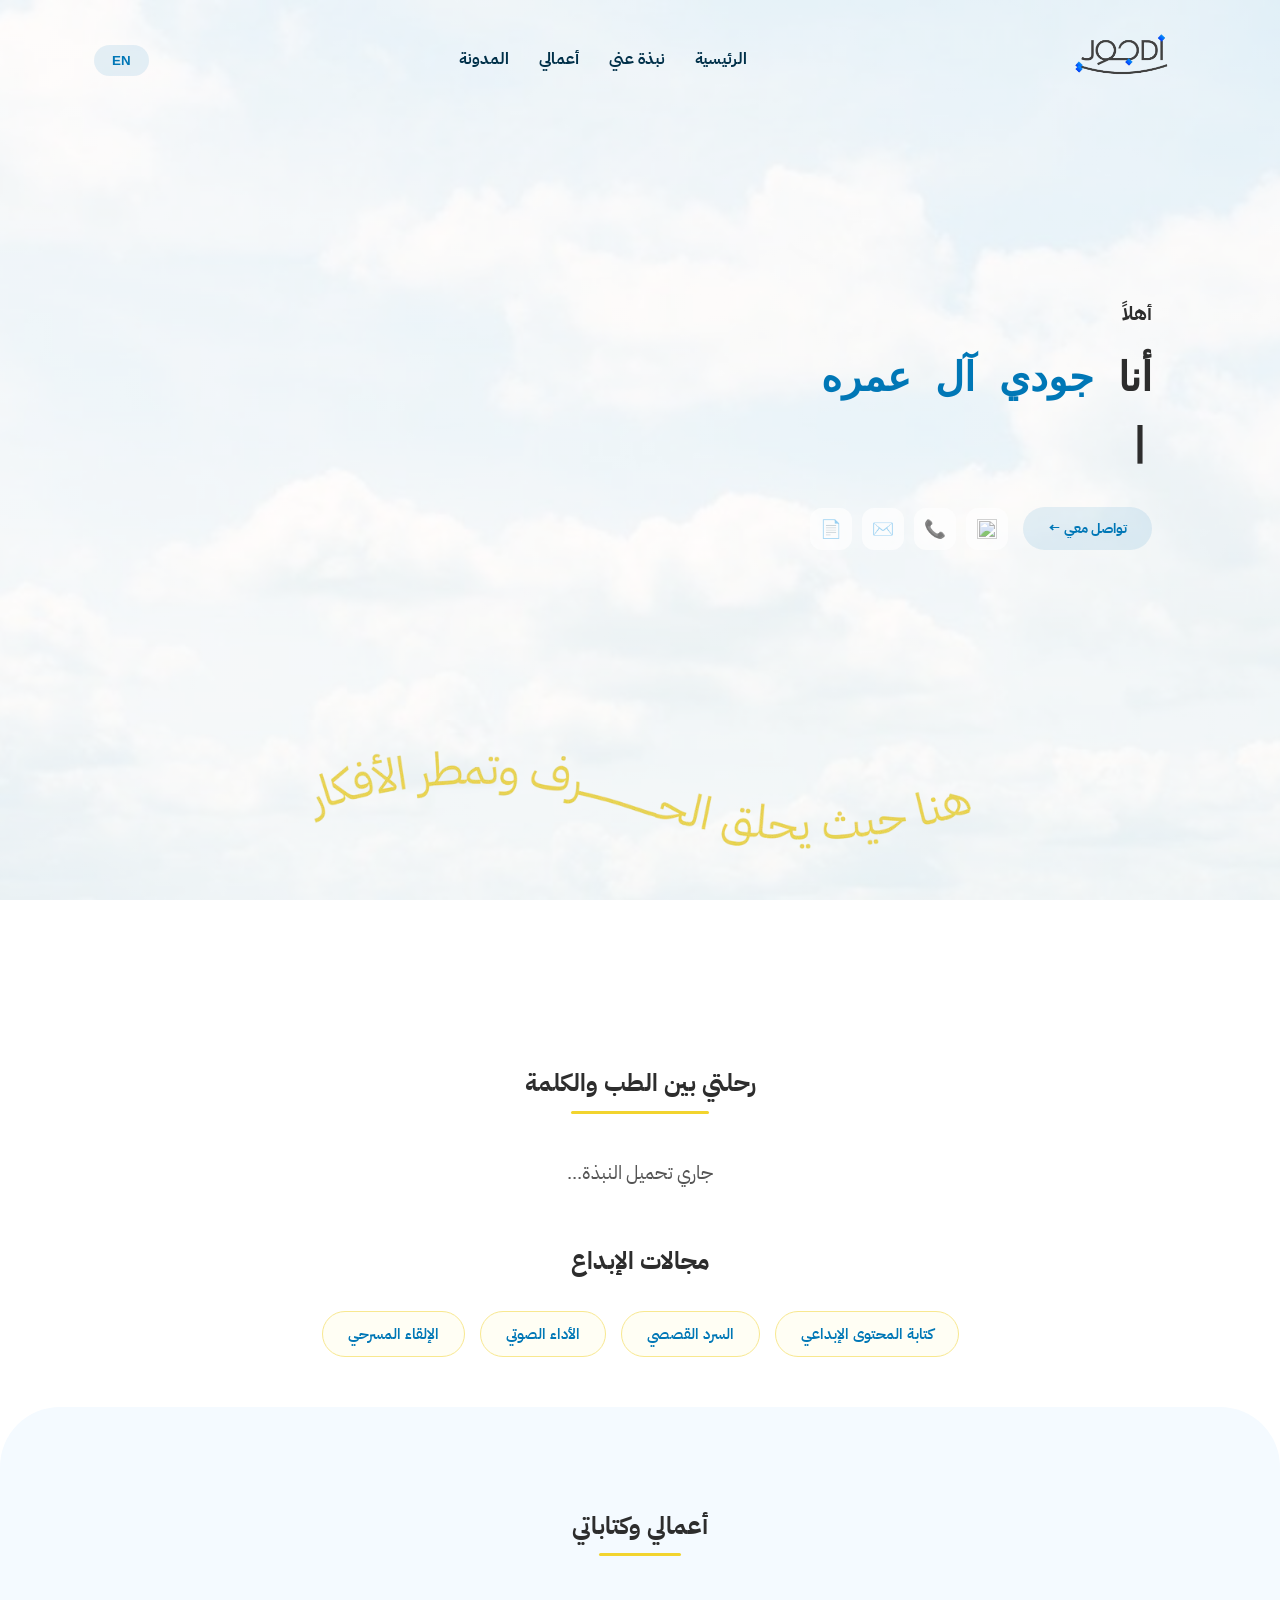
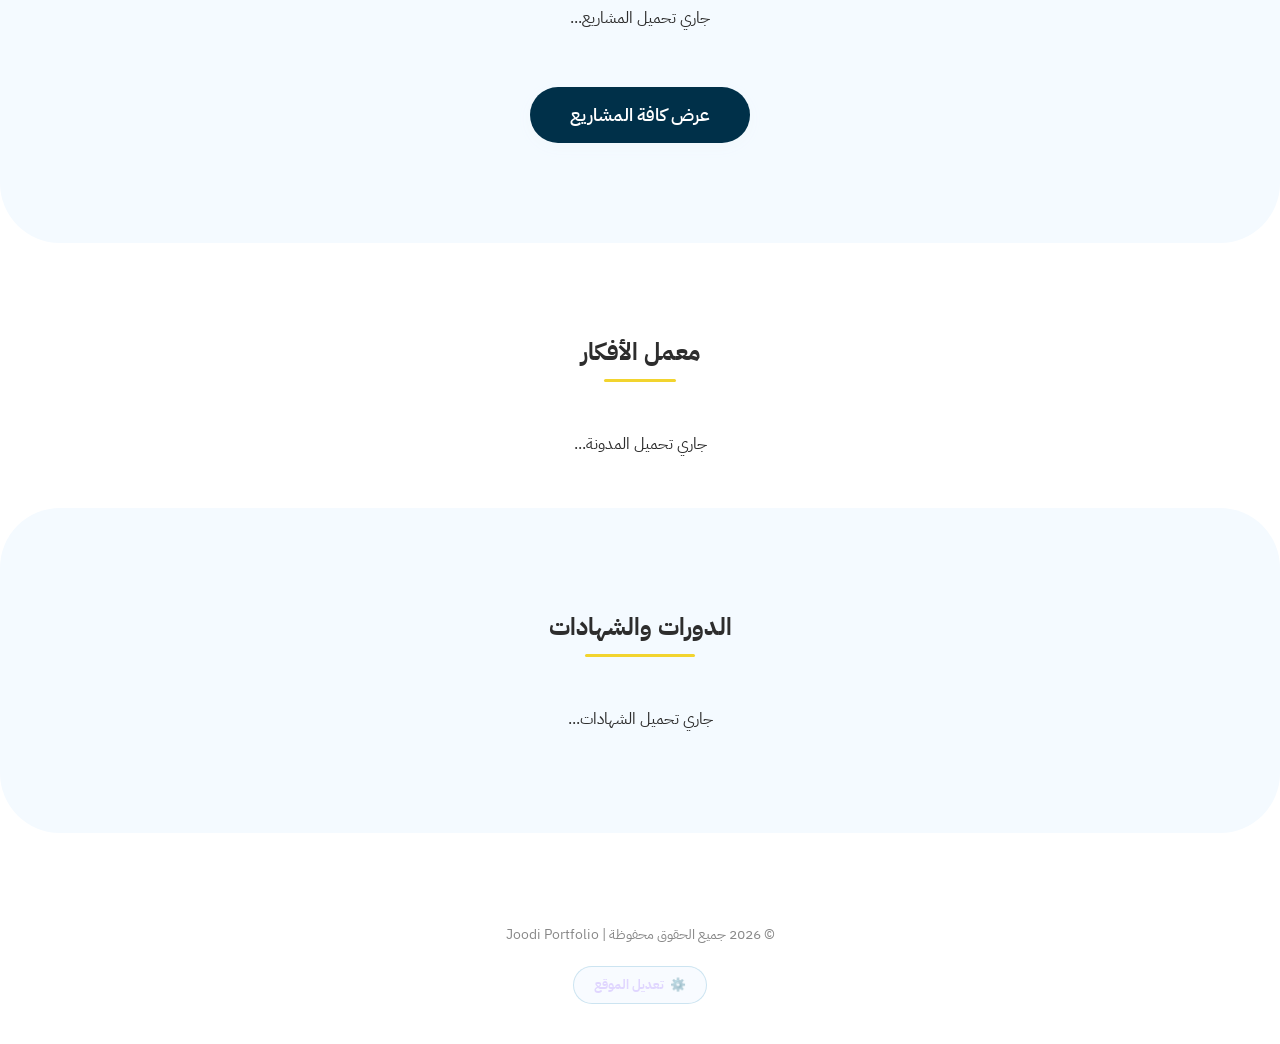
==== commit 9555bc2b: "Add files via upload" ====
--- a/index.html
+++ b/index.html
@@ -40,50 +40,59 @@
             background: #a8d1ff;
             color: white;
         }
-        <style>
-/* كود الطوارئ لإجبار الجوال على ترتيب النص والأزرار */
-@media (max-width: 768px) {
-    /* 1. إعطاء مساحة كاملة لقسم النص */
-    .hero-section {
-        flex-direction: column !important;
-        padding: 120px 20px 50px 20px !important;
-        display: flex !important;
-    }
-    
-    .hero-content {
-        width: 100% !important;
-        flex: none !important;
-        text-align: center !important;
-    }
-    
-    /* إخفاء المساحة الجانبية اللي كانت تضغط النص بالزاوية */
-    .hero-sidebar {
-        display: none !important;
-    }
-
-    /* 2. ترتيب النص وإصلاح تكسر الحروف */
-    .typewriter-container, #typewriter, #im-text {
-        font-size: 1.8rem !important;
-        white-space: normal !important;
-        word-break: keep-all !important;
-        line-height: 1.6 !important;
-        text-align: center !important;
-        display: block !important;
-    }
-
-    /* 3. ترتيب الأزرار وتوسيطها */
-    .contact-wrapper {
-        align-items: center !important;
-        justify-content: center !important;
-        width: 100% !important;
-        margin-top: 40px !important;
-    }
-    
-    .contact-wrapper > div {
-        justify-content: center !important;
-    }
-}
-</style>
+
+        /* إصلاحات الجوال: تقريب الصورة وترتيب النص */
+        @media (max-width: 768px) {
+            .hero-section {
+                flex-direction: column !important;
+                padding: 120px 20px 20px 20px !important;
+                display: flex !important;
+                min-height: auto !important;
+                /* إلغاء الطول الإجباري لتقريب الصورة */
+            }
+
+            .hero-content {
+                width: 100% !important;
+                flex: none !important;
+                text-align: center !important;
+            }
+
+            .hero-sidebar {
+                display: none !important;
+            }
+
+            .typewriter-container,
+            #typewriter,
+            #im-text {
+                font-size: 1.8rem !important;
+                white-space: normal !important;
+                word-break: keep-all !important;
+                line-height: 1.6 !important;
+                text-align: center !important;
+                display: block !important;
+            }
+
+            .contact-wrapper {
+                align-items: center !important;
+                justify-content: center !important;
+                width: 100% !important;
+                margin-top: 40px !important;
+            }
+
+            .contact-wrapper>div {
+                justify-content: center !important;
+            }
+
+            /* تقريب الصورة المائلة وتكبيرها */
+            .image-section {
+                padding: 0 0 50px 0 !important;
+                margin-top: -1px !important;
+            }
+
+            .image-container img {
+                width: 85% !important;
+            }
+        }
     </style>
 </head>
 
@@ -117,23 +126,23 @@
                     <span id="typewriter"></span><span class="cursor">|</span>
                 </h1>
 
-                <div class="contact-wrapper" style="display: flex; flex-direction: column; gap: 20px; align-items: flex-start; margin-top: 30px;">
-                    
+                <div class="contact-wrapper"
+                    style="display: flex; flex-direction: column; gap: 20px; align-items: flex-start; margin-top: 30px;">
                     <div style="display: flex; gap: 15px; align-items: center; flex-wrap: wrap;">
-                        
-                        <a href="#contact" class="get-in-touch-btn" data-ar="تواصل معي ←" data-en="Get in Touch →" style="margin: 0;">تواصل معي ←</a>
-                        
+                        <a href="#contact" class="get-in-touch-btn" data-ar="تواصل معي ←" data-en="Get in Touch →"
+                            style="margin: 0;">تواصل معي ←</a>
                         <div class="social-mini-icons" style="display: flex; gap: 10px; margin: 0;">
-                            <a href="#" id="contact-linkedin-link" class="icon-square-box" title="LinkedIn" target="_blank">
-                                <img src="https://cdn-icons-png.flaticon.com/512/174/174857.png" style="width:20px; height:20px;">
+                            <a href="#" id="contact-linkedin-link" class="icon-square-box" title="LinkedIn"
+                                target="_blank">
+                                <img src="https://cdn-icons-png.flaticon.com/512/174/174857.png"
+                                    style="width:20px; height:20px;">
                             </a>
                             <a href="#" id="contact-phone-link" class="icon-square-box" title="Phone">📞</a>
                             <a href="#" id="contact-email-link" class="icon-square-box" title="Email">✉️</a>
+                            <a href="#" id="header-cv-btn" class="icon-square-box" title="عرض السيرة الذاتية"
+                                target="_blank" style="display: flex;">📄</a>
                         </div>
                     </div>
-                    
-                    <a href="#" id="header-cv-btn" data-ar="عرض CV 📄" data-en="View CV 📄" style="display: none; border: 2px solid #003049; color: #003049; background: transparent; padding: 8px 35px; border-radius: 50px; font-weight: 700; text-decoration: none; transition: 0.3s; font-size: 0.95rem; width: fit-content;" target="_blank" onmouseover="this.style.background='#003049'; this.style.color='#fff';" onmouseout="this.style.background='transparent'; this.style.color='#003049';">عرض CV 📄</a>
-
                 </div>
             </div>
             <div class="hero-sidebar"></div>
@@ -171,7 +180,6 @@
             <h2 class="section-title" id="title-port" data-ar="أعمالي وكتاباتي" data-en="My Works & Writings">أعمالي
                 وكتاباتي</h2>
             <div class="exp-grid" id="featured-projects-container">جاري تحميل المشاريع...</div>
-
             <div class="view-more-container" style="margin-top: 30px;">
                 <a href="project.html" class="cta-button" data-ar="عرض كافة المشاريع" data-en="View All Projects">عرض
                     كافة المشاريع</a>
@@ -218,21 +226,39 @@
     <script>
         const FIREBASE_URL = 'https://joodisite-default-rtdb.firebaseio.com';
         let currentLang = localStorage.getItem('joodi_lang') || 'ar';
-        window.siteData = { profile: null, projects: null, certs: null, blog: null };
-
-        async function fetchSiteData() {
+        window.siteData = { profile: null, projects: null, certs: null, blog: null, cv: null };
+
+        async function fetchHomeData() {
             try {
                 const res = await fetch(`${FIREBASE_URL}/.json`);
-                window.siteData = await res.json();
-                renderDynamicContent();
+                window.siteData = await res.json() || {};
+                renderHomeData();
             } catch (e) { console.error("Error fetching data:", e); }
         }
 
-        function renderDynamicContent() {
+        function renderHomeData() {
             const data = window.siteData;
             if (!data) return;
             const isEn = (currentLang === 'en');
 
+            // --- ربط زر السيرة الذاتية ---
+            const cvBtn = document.getElementById('header-cv-btn');
+            if (cvBtn) {
+                if (data.cv && data.cv.fileData) {
+                    cvBtn.href = data.cv.fileData;
+                    cvBtn.download = "Joodi_CV.pdf";
+                    cvBtn.removeAttribute("target");
+                    cvBtn.onclick = null;
+                } else {
+                    cvBtn.href = "#";
+                    cvBtn.onclick = (e) => {
+                        e.preventDefault();
+                        alert("قريباً سيتم إضافة السيرة الذاتية! ✨");
+                    };
+                }
+            }
+
+            // --- عرض بيانات البروفايل ---
             if (data.profile) {
                 const mainLogo = document.getElementById('main-logo');
                 if (mainLogo && data.profile.logo) mainLogo.src = data.profile.logo;
@@ -246,40 +272,10 @@
                 }
 
                 const emailLink = document.getElementById('contact-email-link');
-                if (emailLink && data.profile.email) {
-                    emailLink.href = `mailto:${data.profile.email}`;
-                    emailLink.target = "_blank";
-                }
+                if (emailLink && data.profile.email) { emailLink.href = `mailto:${data.profile.email}`; emailLink.target = "_blank"; }
 
                 const linkedinLink = document.getElementById('contact-linkedin-link');
-                if (linkedinLink && data.profile.linkedin) {
-                    linkedinLink.href = data.profile.linkedin;
-                    linkedinLink.target = "_blank";
-                }
-
-                // --- زر السيرة الذاتية (تعديل الـ PDF) ---
-const cvBtn = document.getElementById('header-cv-btn');
-if (cvBtn) {
-    // نتأكد من جلب الرابط من المسار الصحيح data.profile.cv
-    const cvUrl = data.profile ? data.profile.cv : null;
-
-    if (cvUrl && cvUrl.trim() !== "") {
-        cvBtn.style.display = 'inline-block'; // إظهار الزر
-        cvBtn.href = cvUrl;
-        cvBtn.target = "_blank"; // يفتح في صفحة جديدة (ضروري للـ PDF)
-        cvBtn.rel = "noopener noreferrer";
-        cvBtn.onclick = null; // حذف أي تنبيهات
-        console.log("تم العثور على رابط الـ PDF بنجاح!");
-    } else {
-        // إذا الحقل فاضي في الداتابيز
-        cvBtn.style.display = 'inline-block';
-        cvBtn.href = "#";
-        cvBtn.onclick = (e) => {
-            e.preventDefault();
-            alert(isEn ? "CV is coming soon! ✨" : "السيرة الذاتية قريباً! تأكدي من حفظ الرابط في الأدمن");
-        };
-    }
-}
+                if (linkedinLink && data.profile.linkedin) { linkedinLink.href = data.profile.linkedin; linkedinLink.target = "_blank"; }
 
                 const p1 = document.getElementById('about-p1');
                 const p2 = document.getElementById('about-p2');
@@ -291,12 +287,10 @@
                     if (el) {
                         const finalAr = arVal || defaultAr;
                         const finalEn = enVal || defaultEn;
-                        el.setAttribute('data-ar', finalAr);
-                        el.setAttribute('data-en', finalEn);
+                        el.setAttribute('data-ar', finalAr); el.setAttribute('data-en', finalEn);
                         el.innerHTML = isEn ? finalEn : finalAr;
                     }
                 };
-
                 updateTitle('title-about', data.profile.titleAboutAr, data.profile.titleAboutEn, 'رحلتي بين الطب والكلمة', 'Where Medicine Meets Words');
                 updateTitle('title-skills', data.profile.titleSkillsAr, data.profile.titleSkillsEn, 'مجالات الإبداع', 'Areas of Creativity');
                 updateTitle('title-port', data.profile.titlePortAr, data.profile.titlePortEn, 'أعمالي وكتاباتي', 'My Works & Writings');
@@ -304,6 +298,7 @@
                 updateTitle('title-certs', data.profile.titleCertsAr, data.profile.titleCertsEn, 'الدورات والشهادات', 'Certifications & Courses');
             }
 
+            // --- عرض المشاريع ---
             if (data.projects) {
                 const projectsArr = Object.values(data.projects).slice(0, 4);
                 const container = document.getElementById('featured-projects-container');
@@ -316,11 +311,16 @@
                             const slidesHtml = images.map((img, i) => `<img src="${img}" class="slide ${i === 0 ? 'active' : ''}">`).join('');
                             mediaHtml = `<div class="slider-container"><div class="slides">${slidesHtml}</div><button class="prev" onclick="moveSlide(this, -1)">&#10094;</button><button class="next" onclick="moveSlide(this, 1)">&#10095;</button></div>`;
                         }
-                        return `<div class="exp-card">${mediaHtml}<h3>${isEn ? (p.titleEn || p.titleAr) : (p.titleAr || p.title)}</h3><p>${isEn ? (p.descEn || p.descAr) : (p.descAr || p.desc)}</p></div>`;
+
+                        const title = isEn ? (p.titleEn || p.titleAr || '') : (p.titleAr || p.title || p.titleEn || '');
+                        const desc = isEn ? (p.descEn || p.descAr || '') : (p.descAr || p.desc || p.descEn || '');
+
+                        return `<div class="exp-card">${mediaHtml}<h3>${title}</h3><p>${desc}</p></div>`;
                     }).join('');
                 }
             }
 
+            // --- عرض المدونة (بحماية النصوص) ---
             if (data.blog) {
                 window.allBlogPosts = Object.values(data.blog).reverse();
                 const blogArr = window.allBlogPosts.slice(0, 3);
@@ -329,42 +329,40 @@
                 if (blogContainer) {
                     blogContainer.innerHTML = blogArr.map((p, index) => {
                         let coverImage = (p.image && p.image.length > 0) ? `<img src="${p.image[0]}" style="width:100%; height:220px; object-fit:cover; border-radius:15px; margin-bottom:15px;">` : `<div style="width:100%; height:220px; background:#f4faff; border-radius:15px; margin-bottom:15px; display:flex; align-items:center; justify-content:center; font-size:3rem;">📝</div>`;
-
-                        // استدعاء اللون وتطبيقه على البطاقة
                         const postColor = p.color || 'var(--primary-blue)';
+
+                        const title = isEn ? (p.titleEn || p.titleAr || '') : (p.titleAr || p.title || p.titleEn || '');
+                        const rawDesc = isEn ? (p.descEn || p.descAr || '') : (p.descAr || p.desc || p.descEn || '');
+                        const safeDesc = String(rawDesc).replace(/[#*>-]/g, '').replace(/!\[.*?\]\(.*?\)/g, '');
 
                         return `
                         <div class="exp-card" style="cursor:pointer; border-top: 5px solid ${postColor};" onclick="openArticleMain(${index})">
                             ${coverImage}
-                            <h3>${isEn ? (p.titleEn || p.titleAr) : (p.titleAr || p.title)}</h3>
-                            <p style="display:-webkit-box; -webkit-line-clamp:2; -webkit-box-orient:vertical; overflow:hidden;">${(isEn ? (p.descEn || p.descAr) : (p.descAr || p.desc)).replace(/[#*>-]/g, '').replace(/!\\[.*?\\]\\(.*?\\)/g, '')}</p>
+                            <h3>${title}</h3>
+                            <p style="display:-webkit-box; -webkit-line-clamp:2; -webkit-box-orient:vertical; overflow:hidden;">${safeDesc}</p>
                             <span style="color:${postColor}; font-weight:bold; margin-top:15px; display:block;">${isEn ? 'Read Article &rarr;' : '&larr; اقرأ المقال'}</span>
                         </div>`;
                     }).join('');
 
                     if (!document.getElementById('view-all-blog-btn')) {
-                        blogContainer.insertAdjacentHTML('afterend', `
-                            <div style="margin-top: 30px; width: 100%;">
-                                <a href="blog.html" id="view-all-blog-btn" class="cta-button">${isEn ? 'View All Articles' : 'تصفح معمل الأفكار'}</a>
-                            </div>
-                        `);
+                        blogContainer.insertAdjacentHTML('afterend', `<div style="margin-top: 30px; width: 100%;"><a href="blog.html" id="view-all-blog-btn" class="cta-button">${isEn ? 'View All Articles' : 'تصفح معمل الأفكار'}</a></div>`);
                     }
                 }
-            } else {
-                const blogContainer = document.getElementById('blog-container');
-                if (blogContainer) blogContainer.innerHTML = 'قريباً...';
-            }
-
+            }
+
+            // --- عرض الشهادات ---
             if (data.certs) {
                 const certsGrid = document.getElementById('certs-container');
                 if (certsGrid) {
-                    certsGrid.innerHTML = Object.values(data.certs).map(c => `
-                <div class="cert-item"><span class="cert-icon">${c.icon || '🎓'}</span><p>${isEn ? (c.titleEn || c.titleAr) : (c.titleAr || c.title)}</p></div>
-            `).join('');
+                    certsGrid.innerHTML = Object.values(data.certs).map(c => {
+                        const title = isEn ? (c.titleEn || c.titleAr || '') : (c.titleAr || c.title || c.titleEn || '');
+                        return `<div class="cert-item"><span class="cert-icon">${c.icon || '🎓'}</span><p>${title}</p></div>`;
+                    }).join('');
                 }
             }
         }
 
+        // --- توابع مساعدة ---
         function parseMarkdown(text) {
             if (!text) return '';
             let html = ''; const lines = text.split('\n'); let inList = false;
@@ -381,76 +379,46 @@
             if (inList) html += '</ul>'; return html;
         }
 
-        function formatInline(text) {
-            return text.replace(/\*\*(.+?)\*\*/g, '<strong style="color:#003049;">$1</strong>')
-                .replace(/!\[([^\]]*)\]\((.*?)\)/g, (match, alt, src) => `<img src="${src}" alt="${alt || 'صورة'}" style="max-width:100%; height:auto; border-radius:16px; margin: 2rem 0; box-shadow: 0 10px 30px rgba(0,0,0,0.08); display: block;">`);
-        }
+        function formatInline(text) { return text.replace(/\*\*(.+?)\*\*/g, '<strong style="color:#003049;">$1</strong>').replace(/!\[([^\]]*)\]\((.*?)\)/g, (match, alt, src) => `<img src="${src}" alt="${alt || 'صورة'}" style="max-width:100%; height:auto; border-radius:16px; margin: 2rem 0; box-shadow: 0 10px 30px rgba(0,0,0,0.08); display: block;">`); }
 
         function openArticleMain(index) {
-            const post = window.allBlogPosts[index];
-            const isEn = (currentLang === 'en');
-            const title = isEn ? (post.titleEn || post.titleAr) : (post.titleAr || post.titleEn);
-            const descRaw = isEn ? (post.descEn || post.descAr) : (post.descAr || post.descEn);
-            const formattedDesc = parseMarkdown(descRaw);
+            const post = window.allBlogPosts[index]; const isEn = (currentLang === 'en');
+            const title = isEn ? (post.titleEn || post.titleAr || '') : (post.titleAr || post.titleEn || '');
+            const rawDesc = isEn ? (post.descEn || post.descAr || '') : (post.descAr || post.descEn || '');
+            const formattedDesc = parseMarkdown(rawDesc);
             const postColor = post.color || '#0077b6';
-
-            // نستخدم بيانات البروفايل الموجودة أصلاً في الكود عندك
             const authorName = isEn ? 'Joodi Alamrah' : 'جودي آل عمره';
-            const authorRole = isEn ? (window.profileData?.titleAboutEn || 'Creative Content Writer') : (window.profileData?.titleAboutAr || 'كاتبة محتوى إبداعي');
-            const authorImg = window.profileData?.logo || 'image/Joodis_logo-removebg-preview.png';
+            const authorRole = isEn ? (window.siteData?.profile?.titleAboutEn || 'Creative Content Writer') : (window.siteData?.profile?.titleAboutAr || 'كاتبة محتوى إبداعي');
+            const authorImg = window.siteData?.profile?.logo || 'image/Joodis_logo-removebg-preview.png';
 
             document.getElementById('articleContent').innerHTML = `
-        <span style="display:inline-block; padding: 5px 15px; background:${postColor}; color:#fff; border-radius:20px; font-size:0.85rem; font-weight:bold; margin-bottom:15px;">${isEn ? 'Ideas Lab' : 'معمل الأفكار'}</span>
-        <h1 style="font-size:clamp(1.8rem, 4vw, 2.5rem); font-weight:800; color:#003049; margin-bottom:2rem; line-height:1.4;">${title}</h1>
-        <div>${formattedDesc}</div>
-        
-        <div style="margin-top: 4rem; padding: 2rem; background: white; border-radius: 20px; border: 1px solid #eee; display: flex; align-items: center; gap: 1.5rem;">
-            <div style="background: white; padding: 5px; border-radius: 50%; box-shadow: 0 4px 10px rgba(0,0,0,0.08); width: 70px; height: 70px; display: flex; align-items: center; justify-content: center; flex-shrink: 0;">
-                <img src="${authorImg}" style="width: 100%; height: 100%; object-fit: contain; border-radius: 50%;">
-            </div>
-            <div>
-                <h4 style="font-size: 1.1rem; color: #003049; margin: 0;">${authorName}</h4>
-                <p style="font-size: 0.9rem; color: #888; margin: 5px 0 0;">${authorRole}</p>
-            </div>
-        </div>
-    `;
-
+                <span style="display:inline-block; padding: 5px 15px; background:${postColor}; color:#fff; border-radius:20px; font-size:0.85rem; font-weight:bold; margin-bottom:15px;">${isEn ? 'Ideas Lab' : 'معمل الأفكار'}</span>
+                <h1 style="font-size:clamp(1.8rem, 4vw, 2.5rem); font-weight:800; color:#003049; margin-bottom:2rem; line-height:1.4;">${title}</h1>
+                <div>${formattedDesc}</div>
+                <div style="margin-top: 4rem; padding: 2rem; background: white; border-radius: 20px; border: 1px solid #eee; display: flex; align-items: center; gap: 1.5rem;">
+                    <div style="background: white; padding: 5px; border-radius: 50%; box-shadow: 0 4px 10px rgba(0,0,0,0.08); width: 70px; height: 70px; display: flex; align-items: center; justify-content: center; flex-shrink: 0;"><img src="${authorImg}" style="width: 100%; height: 100%; object-fit: contain; border-radius: 50%;"></div>
+                    <div><h4 style="font-size: 1.1rem; color: #003049; margin: 0;">${authorName}</h4><p style="font-size: 0.9rem; color: #888; margin: 5px 0 0;">${authorRole}</p></div>
+                </div>`;
             document.getElementById('postViewModal').style.display = 'flex';
             document.body.style.overflow = 'hidden';
         }
 
-        function closeArticle() {
-            document.getElementById('postViewModal').style.display = 'none';
-            document.body.style.overflow = 'auto';
-        }
+        function closeArticle() { document.getElementById('postViewModal').style.display = 'none'; document.body.style.overflow = 'auto'; }
 
         function applyLanguage(lang) {
-            const html = document.getElementById('html-root');
-            const btn = document.getElementById('lang-btn');
-            if (html) {
-                html.setAttribute('lang', lang);
-                html.setAttribute('dir', lang === 'en' ? 'ltr' : 'rtl');
-            }
+            const html = document.getElementById('html-root'); const btn = document.getElementById('lang-btn');
+            if (html) { html.setAttribute('lang', lang); html.setAttribute('dir', lang === 'en' ? 'ltr' : 'rtl'); }
             if (btn) btn.textContent = lang === 'en' ? 'عربي' : 'EN';
-            document.title = lang === 'en' ? 'Joodi Al Omrah' : 'جودي آل عمره';
-
-            document.querySelectorAll('[data-ar][data-en]').forEach(el => {
-                el.innerHTML = lang === 'en' ? el.getAttribute('data-en') : el.getAttribute('data-ar');
-            });
-
-            currentLang = lang;
-            localStorage.setItem('joodi_lang', lang);
-            renderDynamicContent();
+            document.title = lang === 'en' ? 'Joodi Alamrah' : 'جودي آل عمره';
+            document.querySelectorAll('[data-ar][data-en]').forEach(el => { el.innerHTML = lang === 'en' ? el.getAttribute('data-en') : el.getAttribute('data-ar'); });
+            currentLang = lang; localStorage.setItem('joodi_lang', lang); renderHomeData();
         }
 
         function toggleLanguage() { applyLanguage(currentLang === 'ar' ? 'en' : 'ar'); }
 
-        document.addEventListener('DOMContentLoaded', () => {
-            applyLanguage(currentLang);
-            fetchSiteData();
-        });
+        document.addEventListener("DOMContentLoaded", fetchHomeData);
     </script>
     <script src="script.js"></script>
 </body>
 
-</html>
+</html>
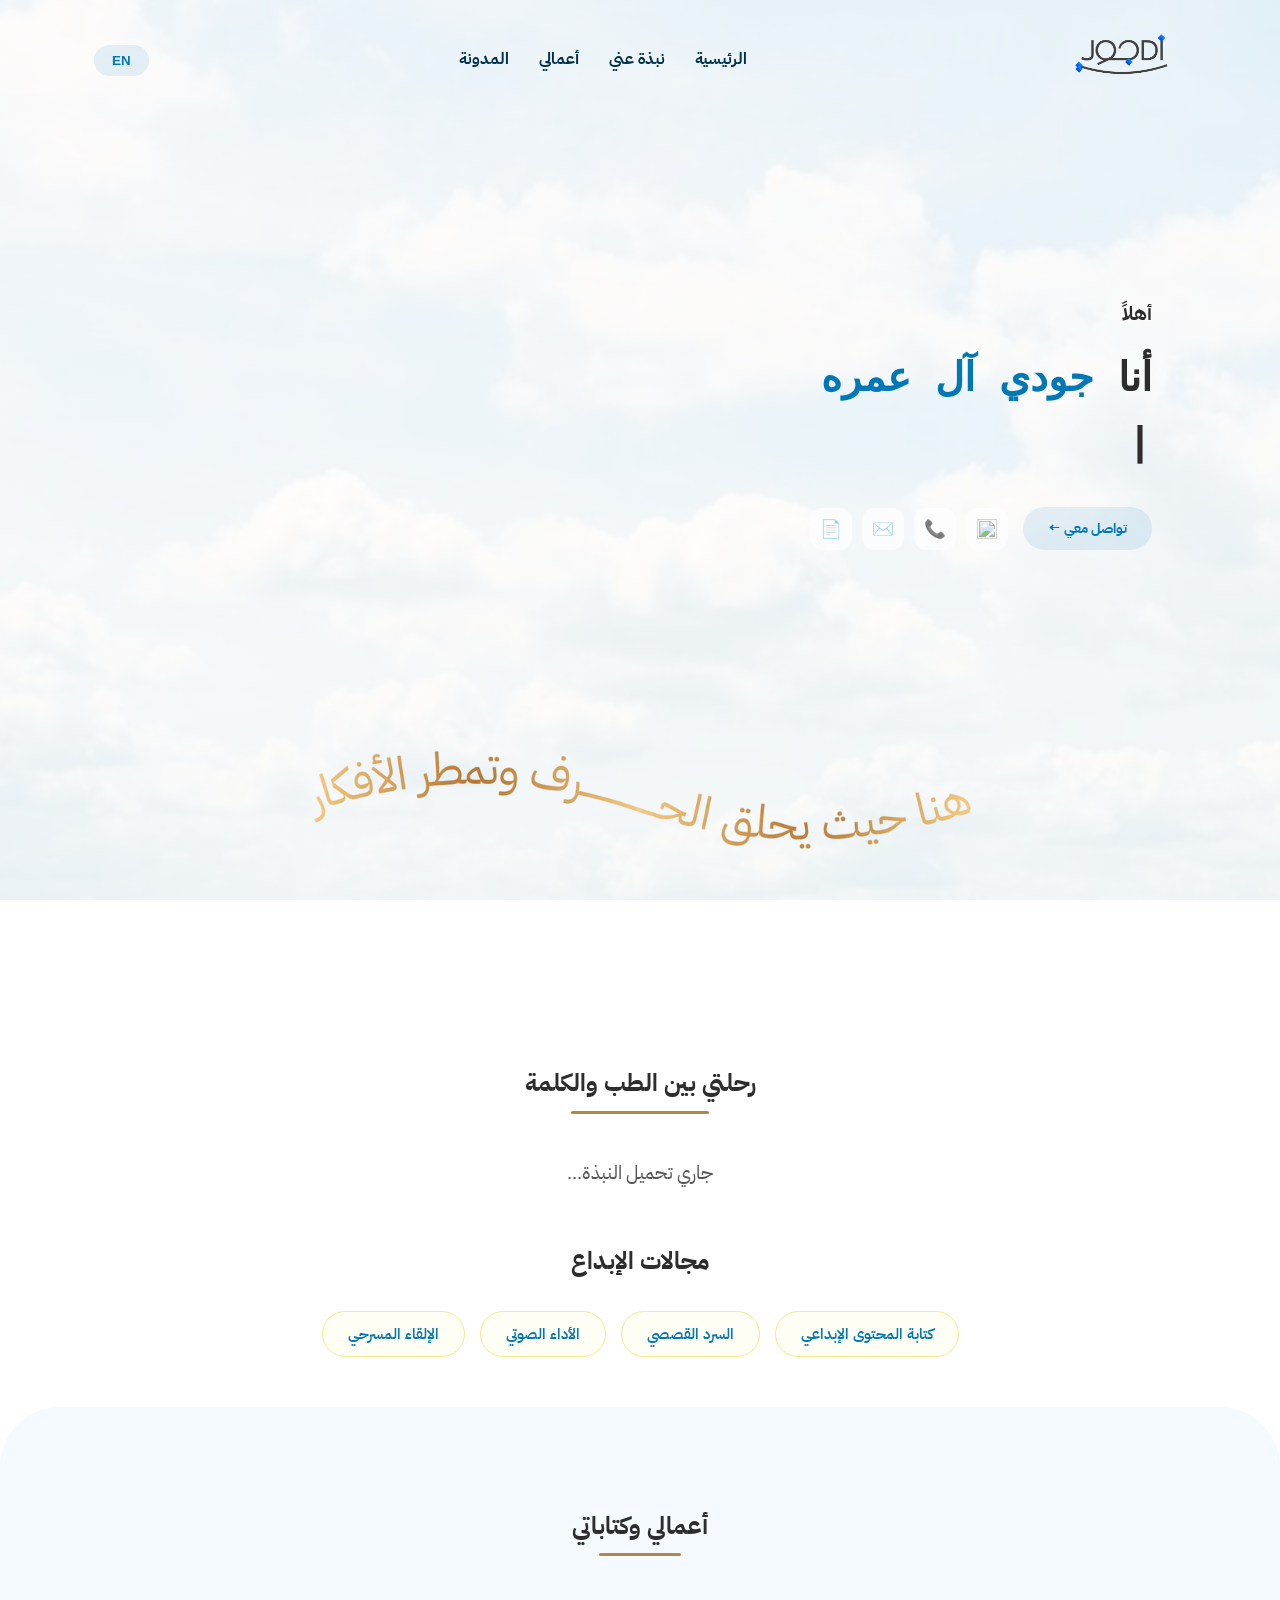
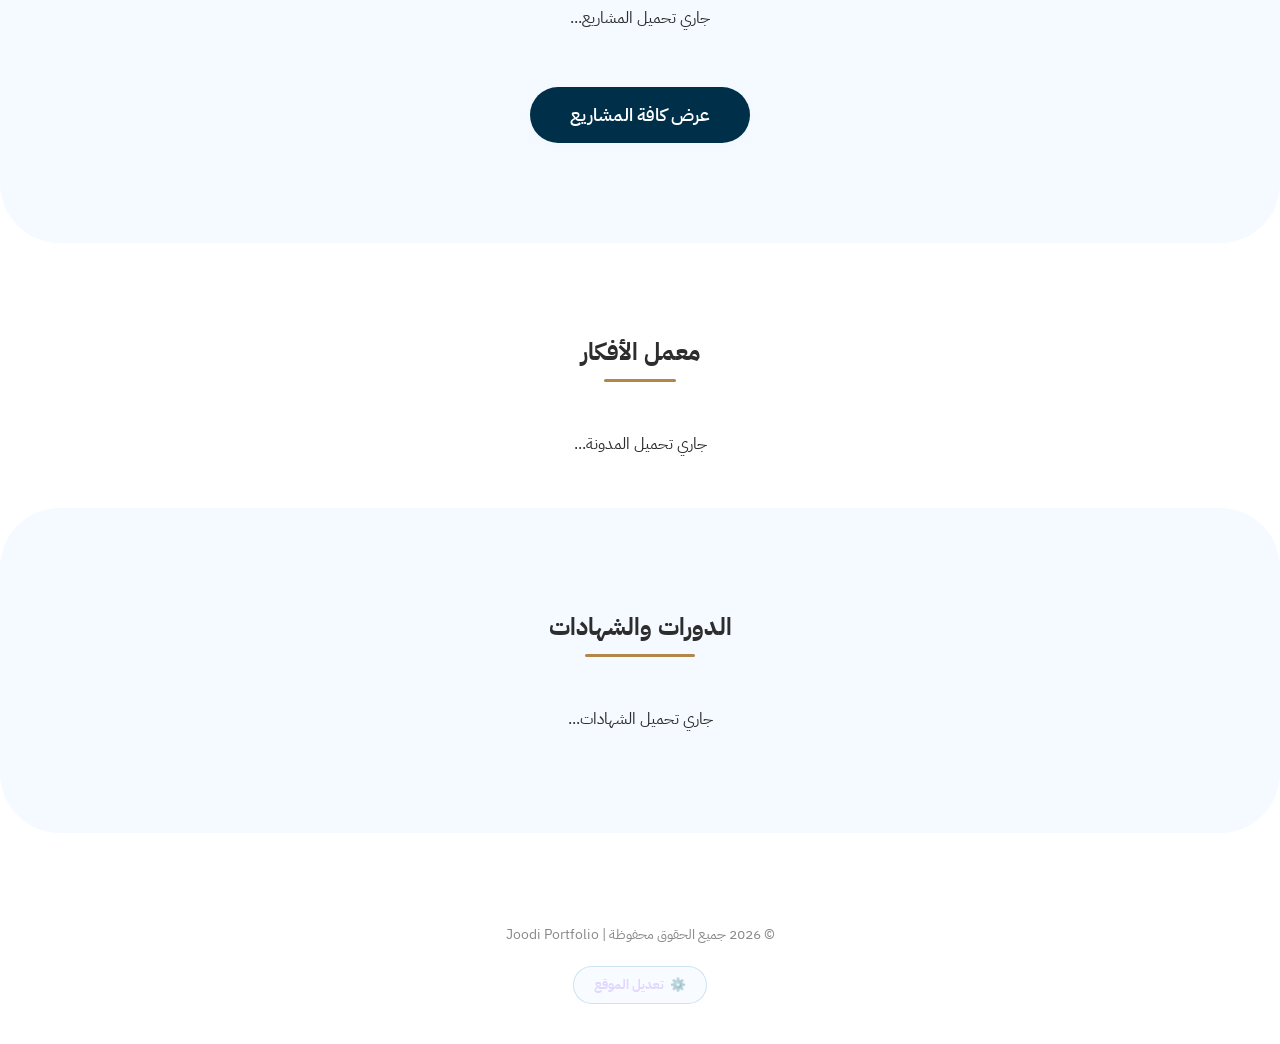
==== commit 1aa491ed: "Update index.html" ====
--- a/index.html
+++ b/index.html
@@ -149,7 +149,7 @@
         </section>
 
         <section id="image" class="image-section">
-            <div class="image-container"><img src="image/نص ذهبي.png" alt="Hero Image"></div>
+            <div class="image-container"><img src="image/نص ذهبي_.png" alt="Hero Image"></div>
         </section>
 
         <section class="about-me curve-filler" id="about-me" style="background: #ffffff;">
@@ -245,10 +245,47 @@
             const cvBtn = document.getElementById('header-cv-btn');
             if (cvBtn) {
                 if (data.cv && data.cv.fileData) {
-                    cvBtn.href = data.cv.fileData;
-                    cvBtn.download = "Joodi_CV.pdf";
+                    cvBtn.href = "#";
                     cvBtn.removeAttribute("target");
-                    cvBtn.onclick = null;
+                    cvBtn.removeAttribute("download");
+                    
+                    cvBtn.onclick = async (e) => {
+                        e.preventDefault();
+                        
+                        // تغيير شكل الزر مؤقتاً عشان يعرف الزائر إن التحميل شغال
+                        const originalText = cvBtn.innerHTML;
+                        cvBtn.innerHTML = "⏳";
+                        cvBtn.style.pointerEvents = "none";
+
+                        try {
+                            // تحويل الرابط الطويل إلى ملف حقيقي (Blob)
+                            const res = await fetch(data.cv.fileData);
+                            const blob = await res.blob();
+                            const blobUrl = window.URL.createObjectURL(blob);
+
+                            // إنشاء زر تحميل وهمي وضغطه برمجياً
+                            const tempLink = document.createElement('a');
+                            tempLink.style.display = 'none';
+                            tempLink.href = blobUrl;
+                            tempLink.download = "Joodi_CV.pdf";
+                            document.body.appendChild(tempLink);
+                            tempLink.click();
+                            
+                            // تنظيف الذاكرة بعد التحميل
+                            setTimeout(() => {
+                                window.URL.revokeObjectURL(blobUrl);
+                                document.body.removeChild(tempLink);
+                            }, 100);
+                            
+                        } catch (err) {
+                            console.error("خطأ في التحميل:", err);
+                            alert("حدث خطأ أثناء تحميل السيرة الذاتية.");
+                        } finally {
+                            // إرجاع الزر لشكله الطبيعي
+                            cvBtn.innerHTML = originalText;
+                            cvBtn.style.pointerEvents = "auto";
+                        }
+                    };
                 } else {
                     cvBtn.href = "#";
                     cvBtn.onclick = (e) => {
@@ -421,4 +458,4 @@
     <script src="script.js"></script>
 </body>
 
-</html>+</html>
--- a/style.css
+++ b/style.css
@@ -16,6 +16,7 @@
     --accent-green: #d0f0c0;
     --secondary-blue: #90e0ef;
     --border-color: rgba(0, 119, 182, 0.1);
+    --gold: #b57631;
 }
 
 * {
@@ -377,7 +378,7 @@
     background: #ffffff;
     padding: 20px;
     border-radius: 15px;
-    border-right: 4px solid #f8e890;
+    border-right: 4px solid #b48649;
     box-shadow: 0 4px 12px rgba(59, 59, 59, 0.05);
     display: flex;
     align-items: center;
@@ -523,7 +524,7 @@
     display: block;
     width: 60%;
     height: 3px;
-    background: #F2D42E;
+    background: #b48649;
     margin: 8px auto 0;
     border-radius: 5px;
 }
@@ -628,6 +629,7 @@
         padding: 60px 20px 40px 20px !important;
         text-align: center !important; 
         align-items: center;
+        background-attachment: scroll !important; /* ☁️ هذا السطر اللي بيرجع الغيوم */
     }
 
     .hero-content {
